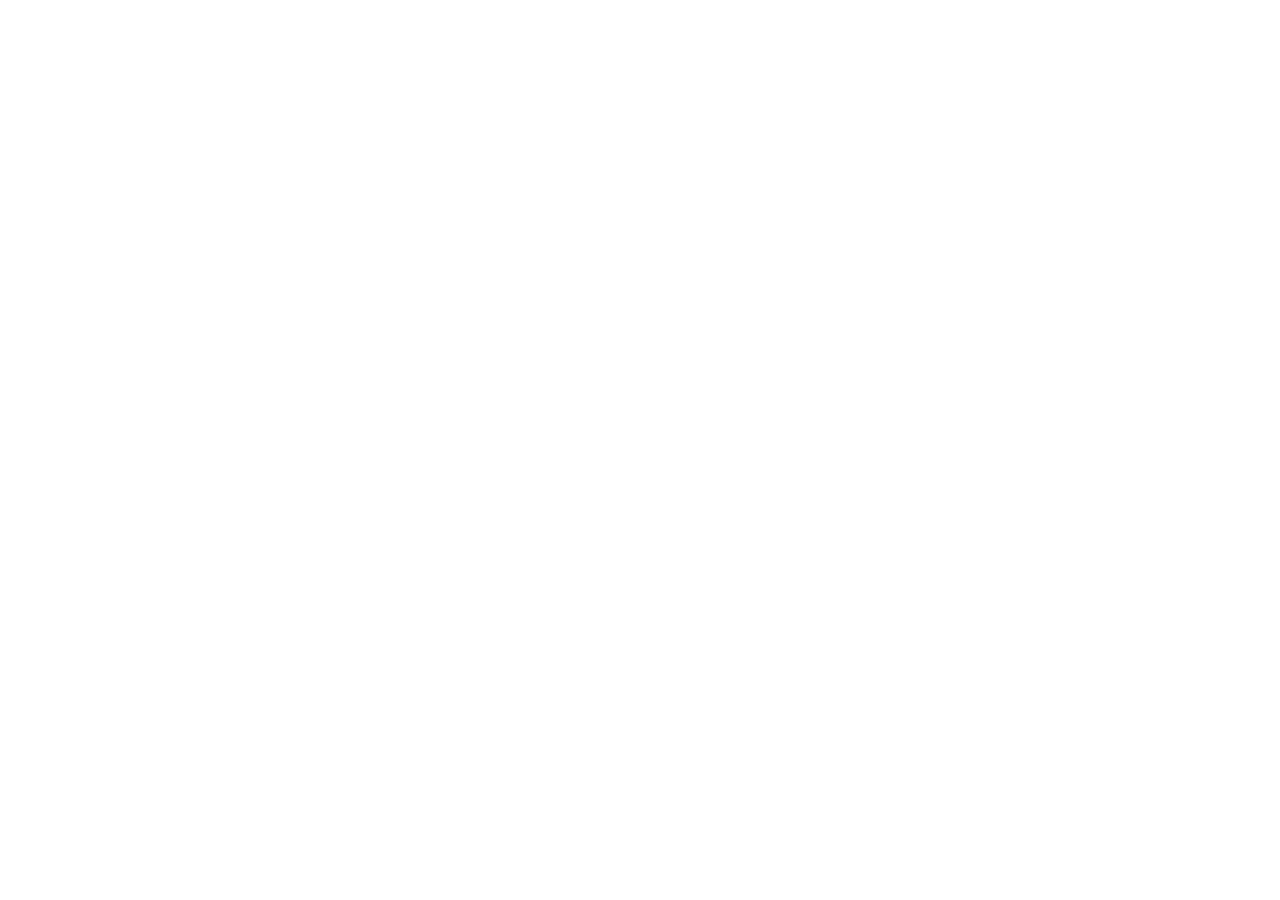
==== index.html @ 0decb5a1 "Start repository" ====
<!doctype html>
<html lang="pt-BR">
  <head>
    <meta charset="UTF-8" />
    <link rel="icon" type="image/svg+xml" href="/vite.svg" />
    <meta name="viewport" content="width=device-width, initial-scale=1.0" />
    <title>Beenk - Desenvolvimento de Software de Ponta</title>
    <meta name="description" content="A Beenk é uma empresa de desenvolvimento de software de ponta que transforma ideias em realidade digital usando as mais recentes tecnologias.">
  </head>
  <body>
    <div id="root"></div>
    <script type="module" src="/src/main.tsx"></script>
  </body>
</html>
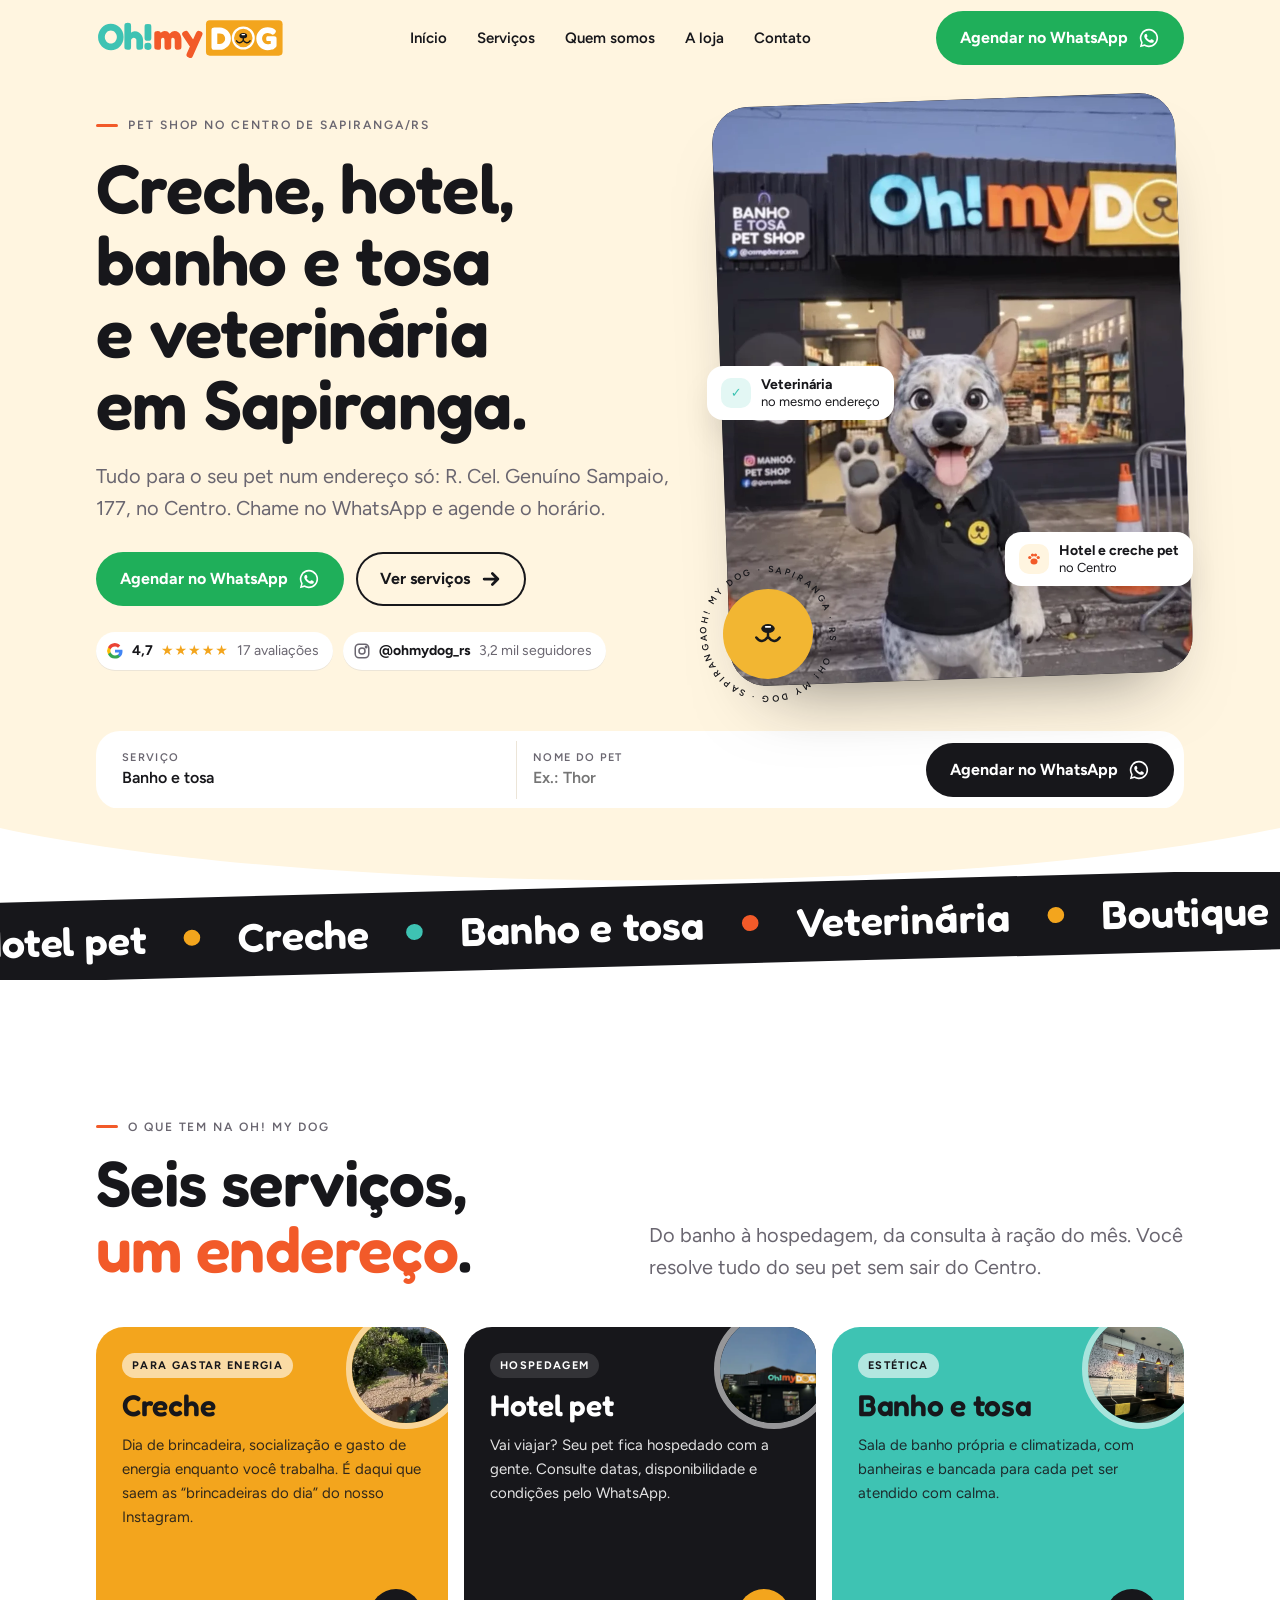
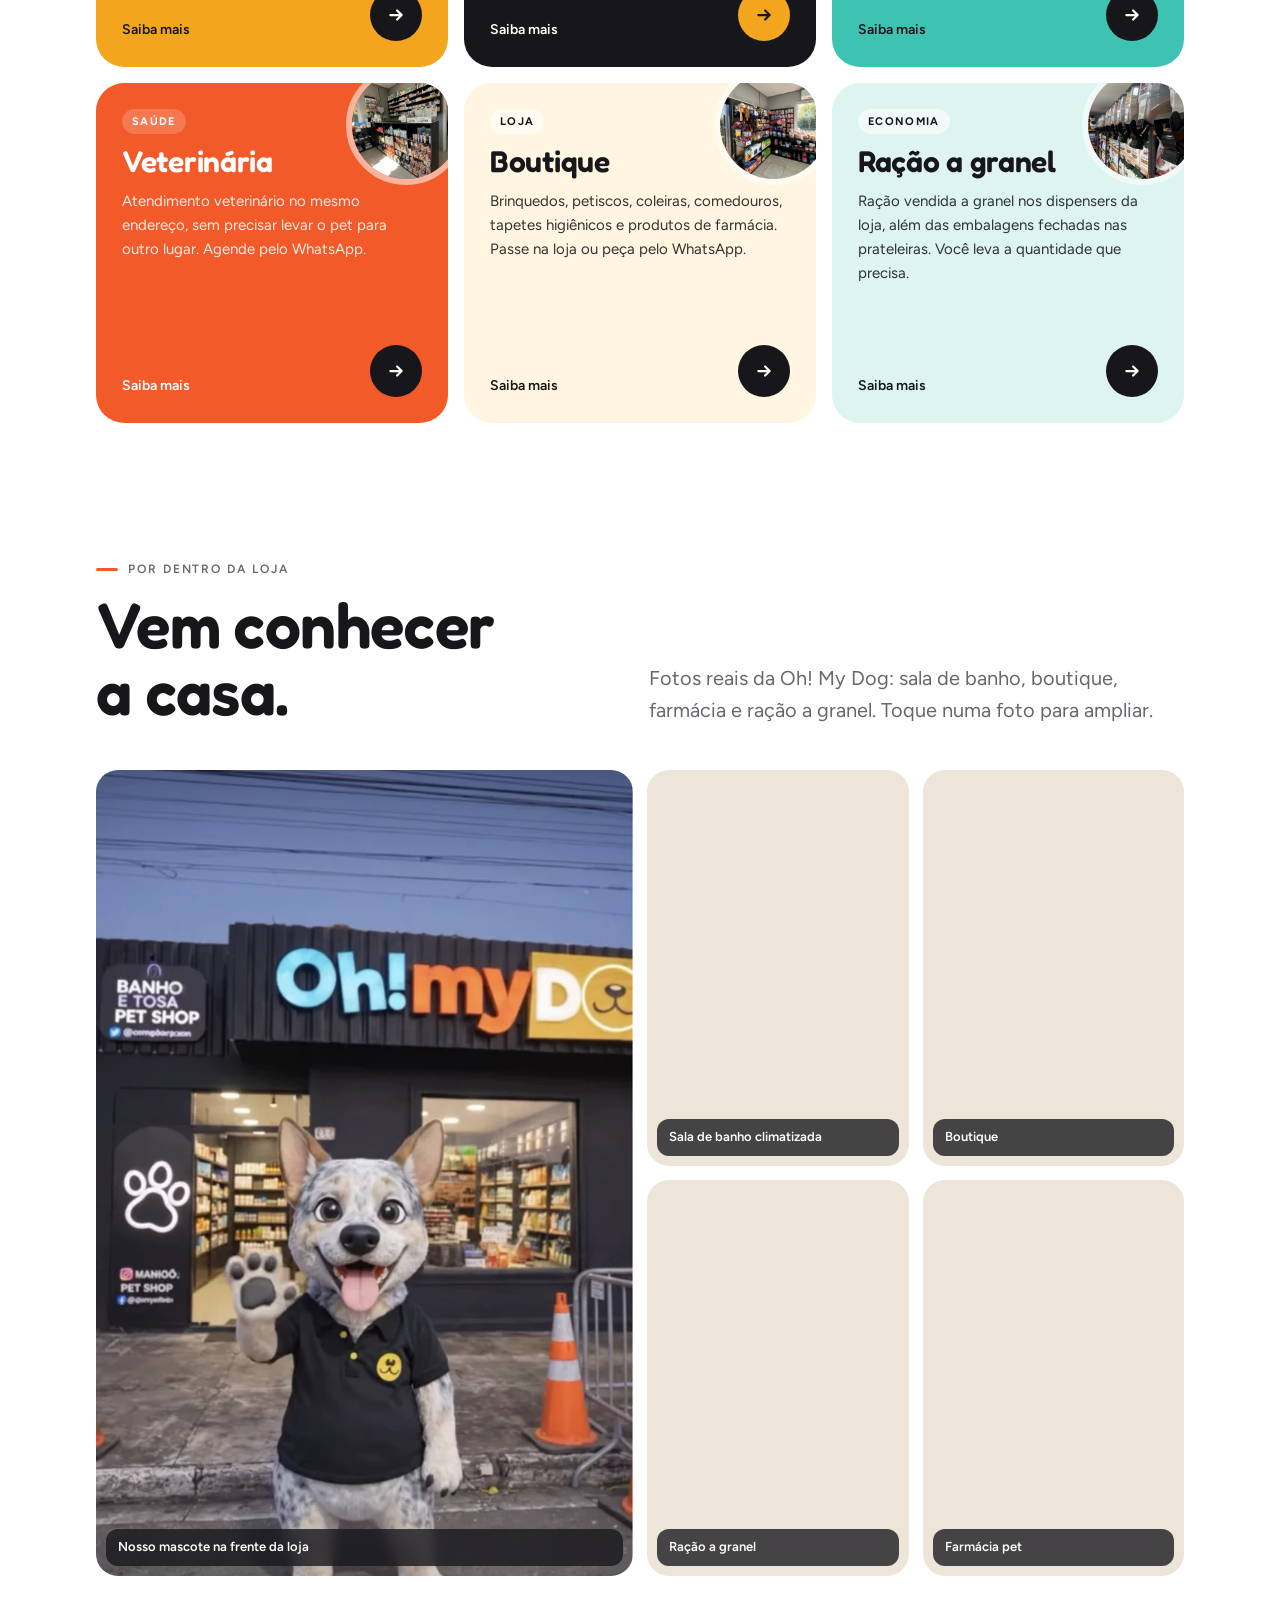
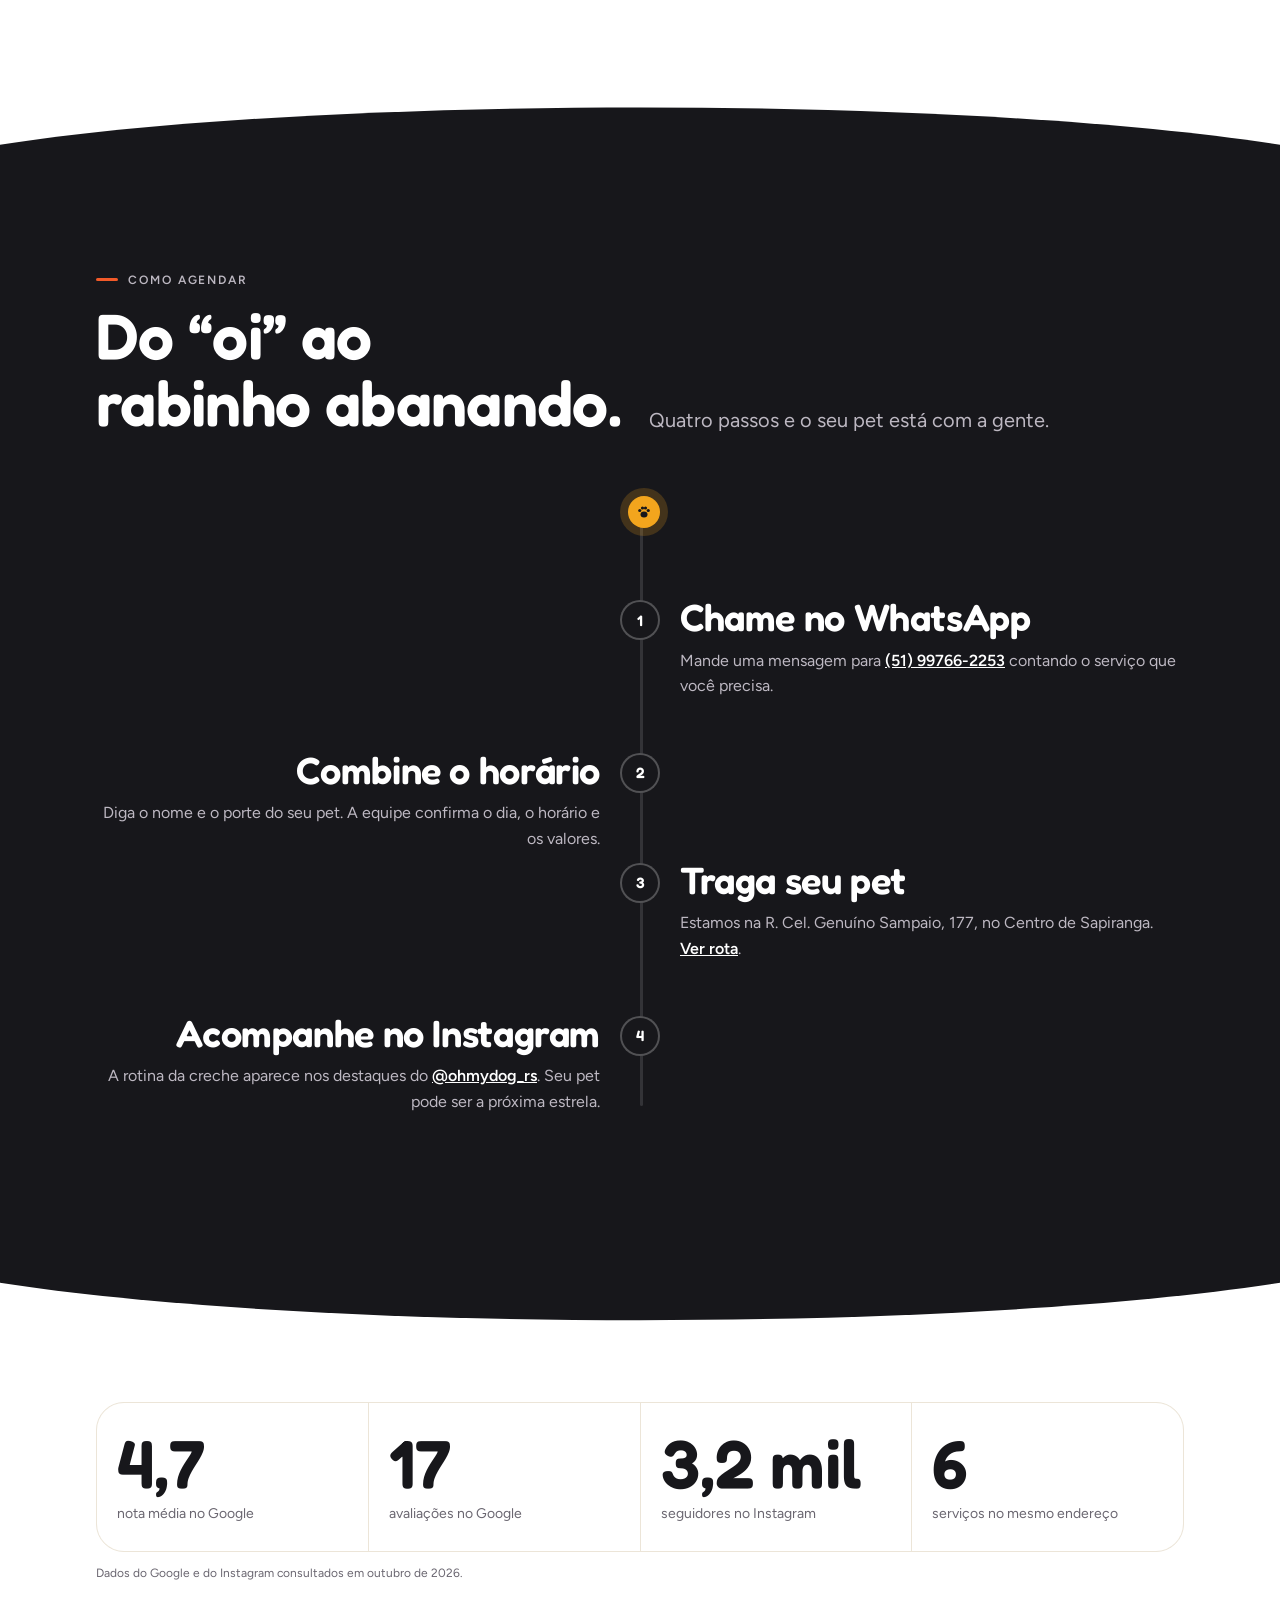
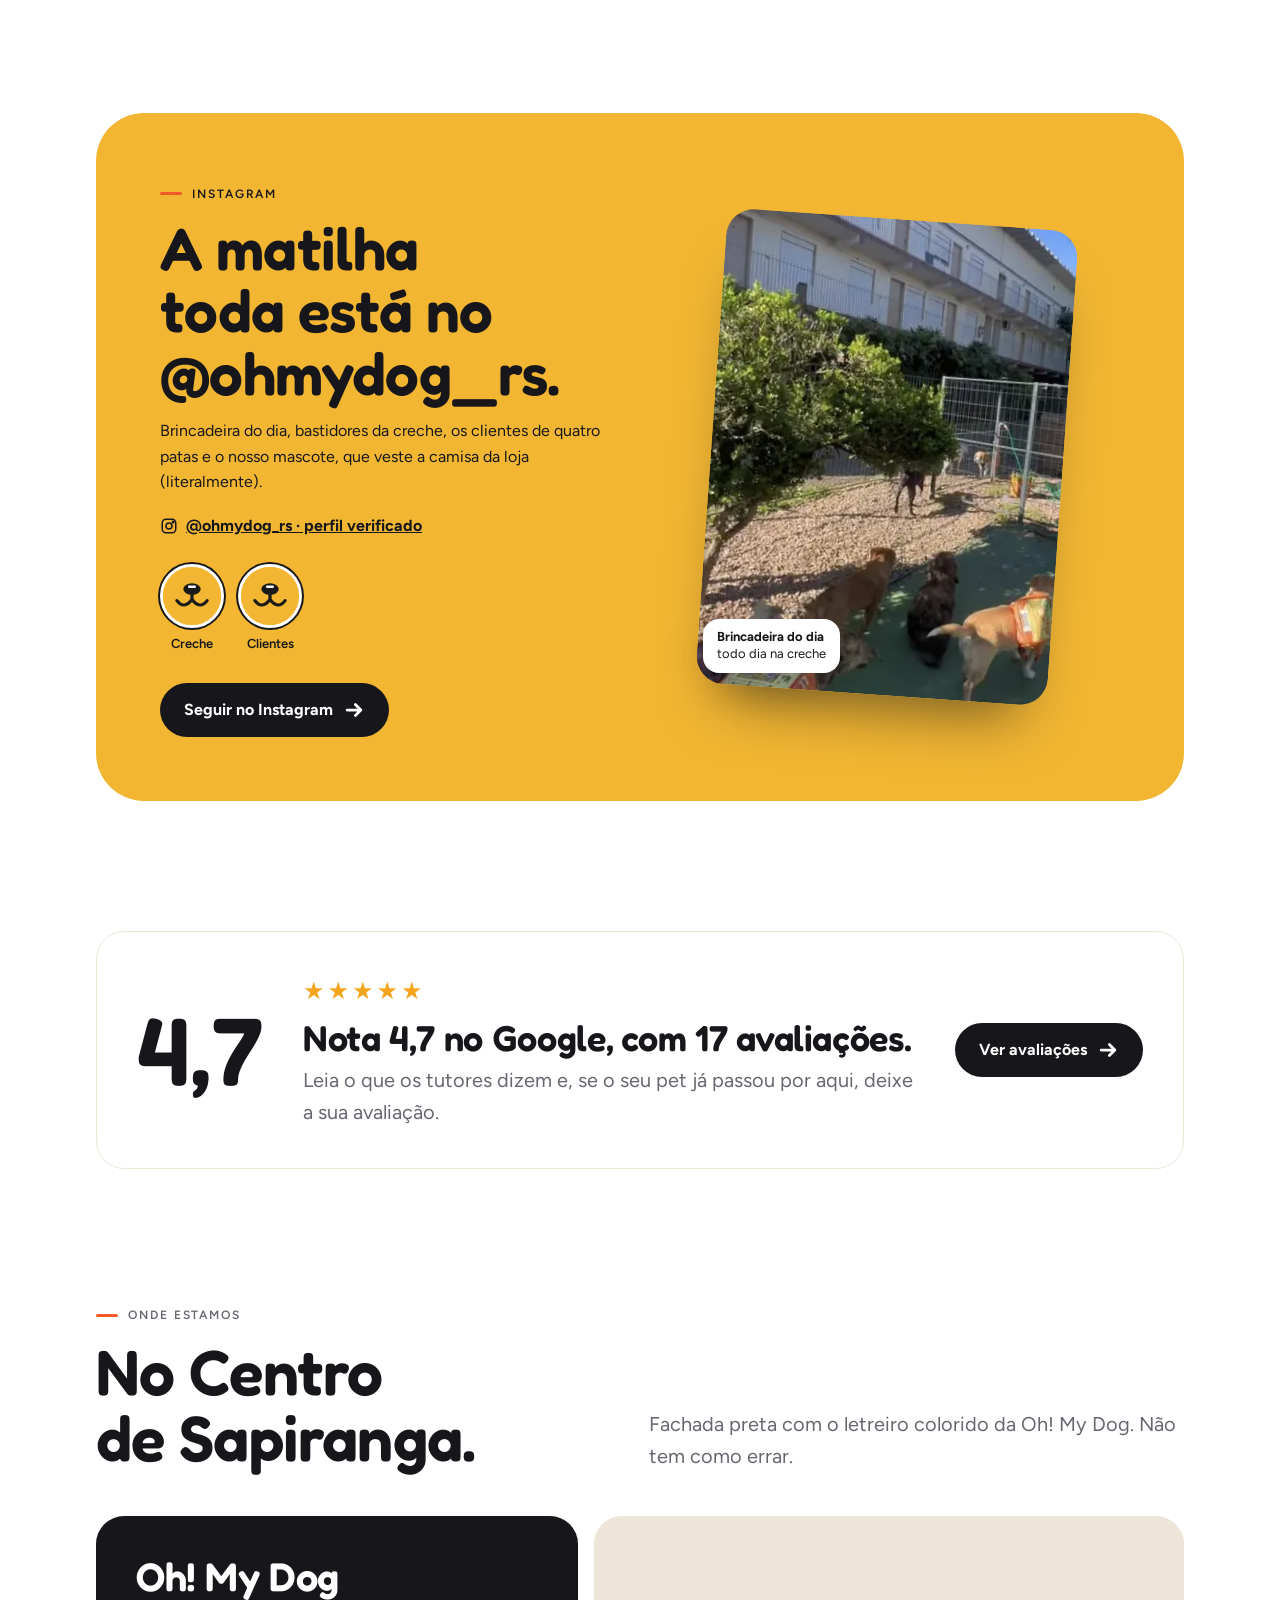
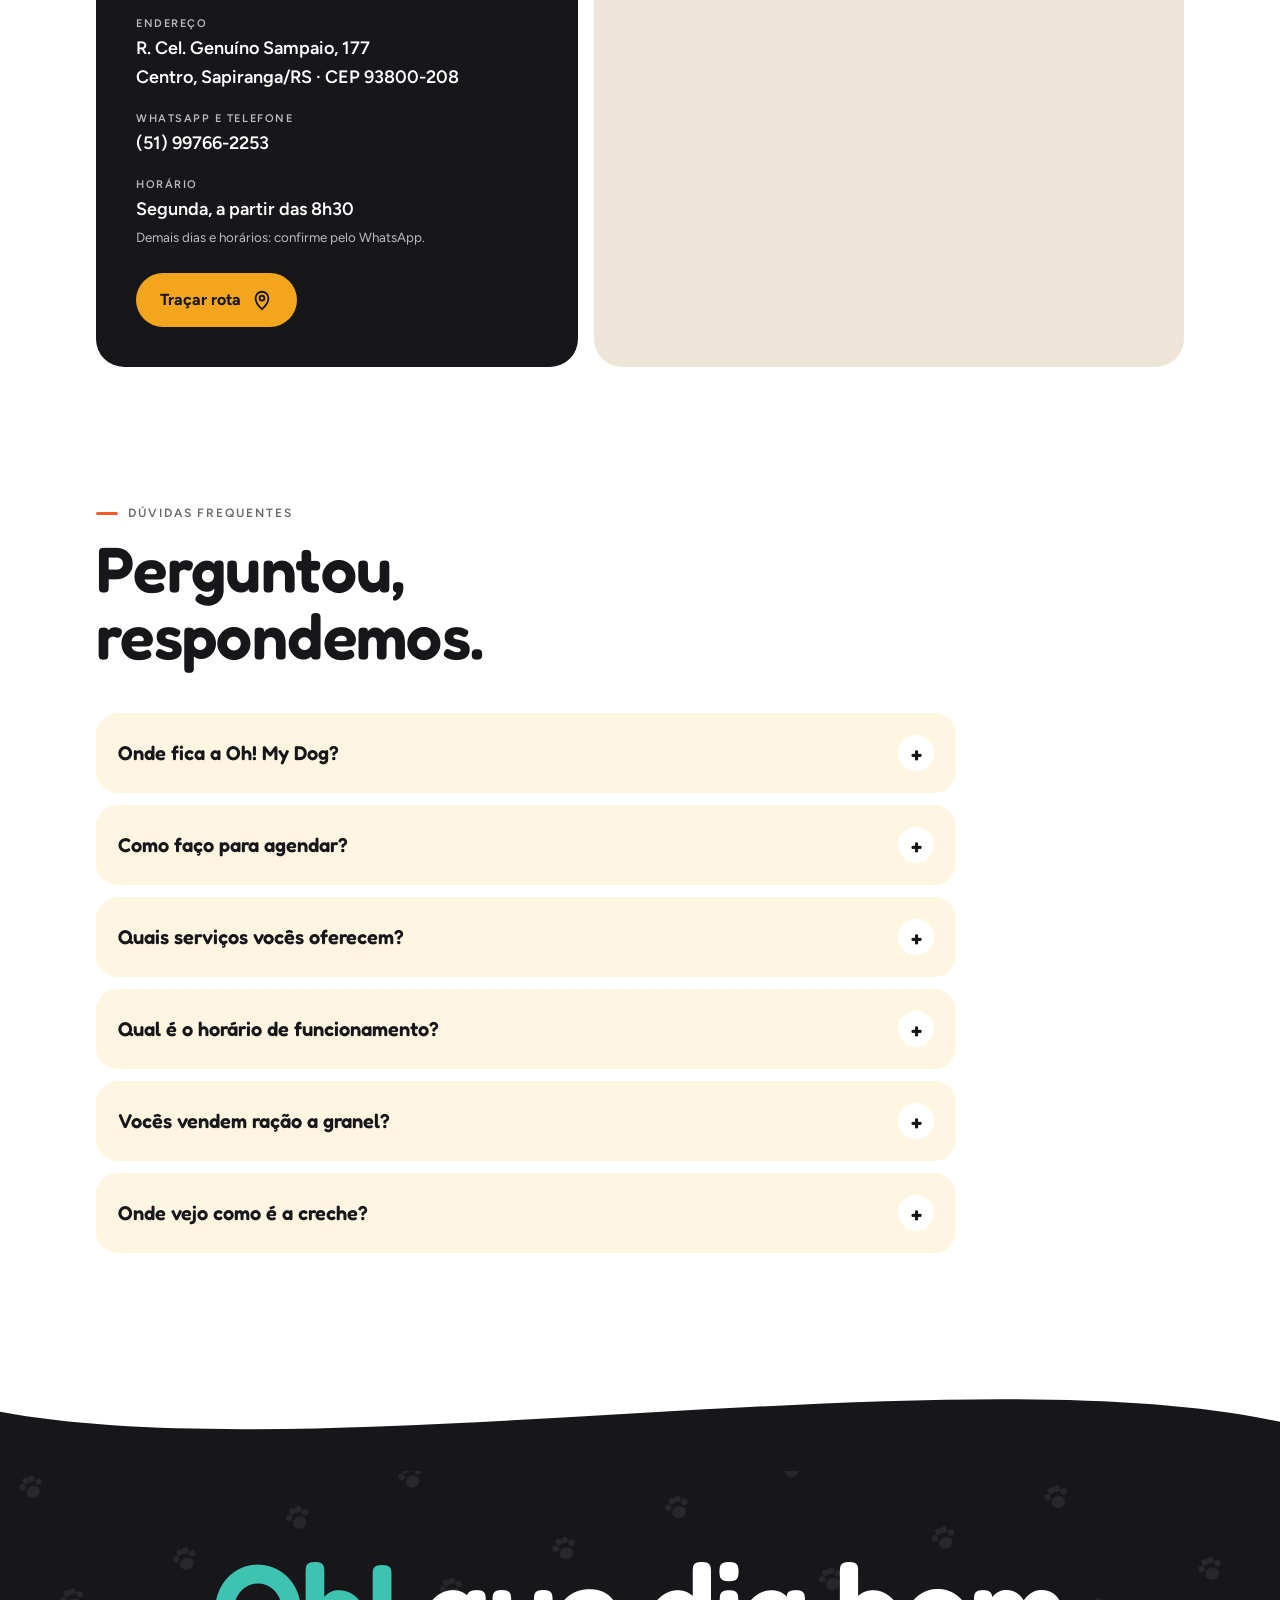
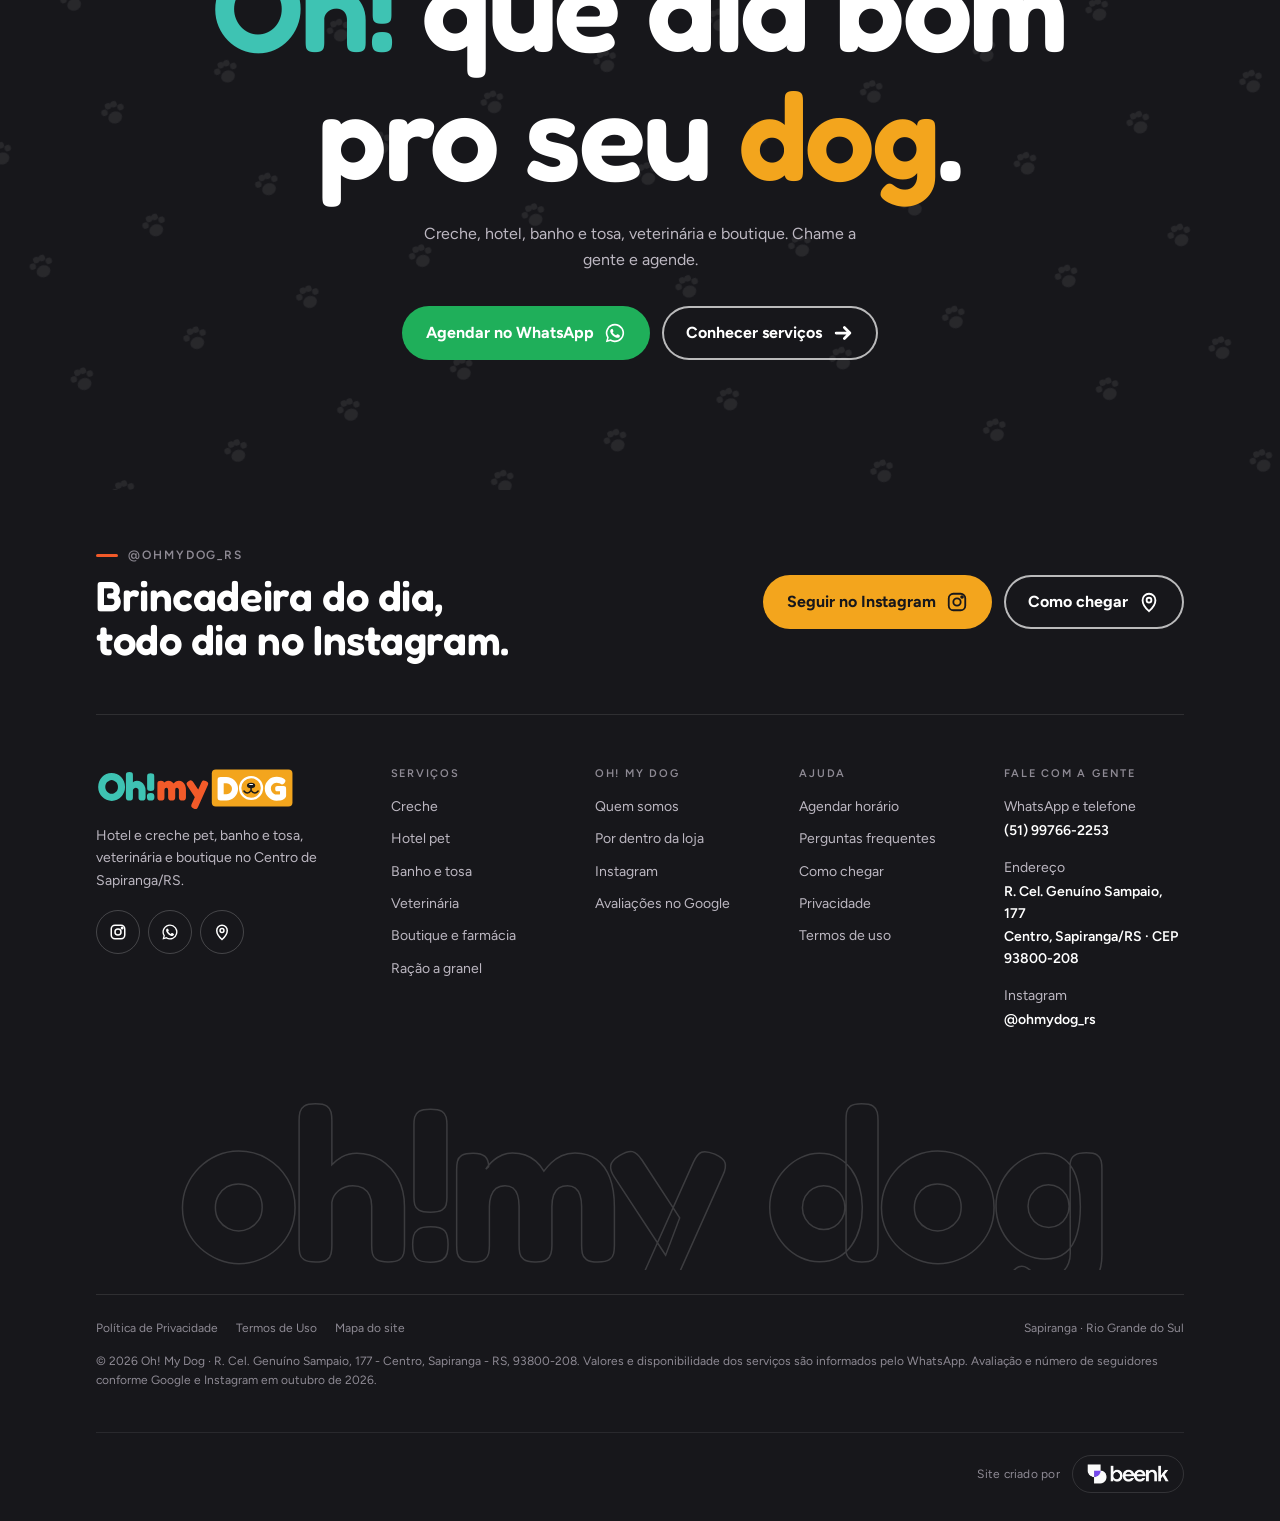
==== commit 648a7892: "Site Oh! My Dog Sapiranga Co-Authored-By: Claude Opus 5.5 <noreply@anthropic.com> Claude-Session: ht" ====
--- a/index.html
+++ b/index.html
@@ -1,14 +1,186 @@
 <!doctype html>
 <html lang="pt-BR">
-  <head>
-    <meta charset="UTF-8" />
-    <link rel="icon" type="image/svg+xml" href="/vite.svg" />
-    <meta name="viewport" content="width=device-width, initial-scale=1.0" />
-    <title>Beenk - Desenvolvimento de Software de Ponta</title>
-    <meta name="description" content="A Beenk é uma empresa de desenvolvimento de software de ponta que transforma ideias em realidade digital usando as mais recentes tecnologias.">
-  </head>
-  <body>
-    <div id="root"></div>
-    <script type="module" src="/src/main.tsx"></script>
-  </body>
+<head>
+<meta charset="utf-8">
+<meta name="viewport" content="width=device-width, initial-scale=1, viewport-fit=cover">
+<title>Oh! My Dog Sapiranga | Pet shop, creche, hotel, banho e tosa e veterinária</title>
+<meta name="description" content="Pet shop no Centro de Sapiranga/RS com hotel e creche pet, banho e tosa, veterinária, boutique e ração a granel. Agende pelo WhatsApp (51) 99766-2253.">
+<link rel="canonical" href="https://ohmydog.vercel.app/">
+<meta name="robots" content="index, follow, max-image-preview:large">
+<meta name="theme-color" content="#17171B">
+<meta name="author" content="Beenk — beenk.com.br">
+<meta name="geo.region" content="BR-RS">
+<meta name="geo.placename" content="Sapiranga">
+<meta property="og:type" content="website">
+<meta property="og:locale" content="pt_BR">
+<meta property="og:site_name" content="Oh! My Dog">
+<meta property="og:title" content="Oh! My Dog Sapiranga | Pet shop, creche, hotel, banho e tosa e veterinária">
+<meta property="og:description" content="Pet shop no Centro de Sapiranga/RS com hotel e creche pet, banho e tosa, veterinária, boutique e ração a granel. Agende pelo WhatsApp (51) 99766-2253.">
+<meta property="og:url" content="https://ohmydog.vercel.app/">
+<meta property="og:image" content="https://ohmydog.vercel.app/img/og-oh-my-dog-sapiranga.jpg">
+<meta property="og:image:width" content="1200">
+<meta property="og:image:height" content="630">
+<meta property="og:image:alt" content="Mascote da Oh! My Dog acenando em frente à loja em Sapiranga">
+<meta name="twitter:card" content="summary_large_image">
+<meta name="twitter:title" content="Oh! My Dog Sapiranga | Pet shop, creche, hotel, banho e tosa e veterinária">
+<meta name="twitter:description" content="Pet shop no Centro de Sapiranga/RS com hotel e creche pet, banho e tosa, veterinária, boutique e ração a granel. Agende pelo WhatsApp (51) 99766-2253.">
+<meta name="twitter:image" content="https://ohmydog.vercel.app/img/og-oh-my-dog-sapiranga.jpg">
+<link rel="icon" href="/favicon.ico" sizes="any">
+<link rel="icon" href="/img/icon.svg" type="image/svg+xml">
+<link rel="apple-touch-icon" href="/apple-touch-icon.png">
+<link rel="manifest" href="/site.webmanifest">
+<link rel="preconnect" href="https://fonts.googleapis.com">
+<link rel="preconnect" href="https://fonts.gstatic.com" crossorigin>
+<link rel="stylesheet" href="https://fonts.googleapis.com/css2?family=Figtree:wght@400;500;600;700&family=Fredoka:wght@500;600&display=swap">
+<link rel="stylesheet" href="/assets/style.css?v=2">
+<script type="application/ld+json">[{"@context": "https://schema.org", "@type": "PetStore", "@id": "https://ohmydog.vercel.app/#negocio", "name": "Oh! My Dog", "alternateName": "Oh My Dog Sapiranga", "description": "Pet shop em Sapiranga/RS com hotel e creche pet, banho e tosa, veterinária, boutique e ração a granel.", "url": "https://ohmydog.vercel.app/", "logo": "https://ohmydog.vercel.app/img/icon-512.png", "image": ["https://ohmydog.vercel.app/img/og-oh-my-dog-sapiranga.jpg", "https://ohmydog.vercel.app/img/boutique.webp", "https://ohmydog.vercel.app/img/banho.webp"], "telephone": "+5551997662253", "address": {"@type": "PostalAddress", "streetAddress": "R. Cel. Genuíno Sampaio, 177 - Centro", "addressLocality": "Sapiranga", "addressRegion": "RS", "postalCode": "93800-208", "addressCountry": "BR"}, "hasMap": "https://www.google.com/maps/search/?api=1&query=Oh%21%20My%20Dog%2C%20R.%20Cel.%20Genu%C3%ADno%20Sampaio%2C%20177%20-%20Centro%2C%20Sapiranga%20-%20RS%2C%2093800-208", "areaServed": {"@type": "City", "name": "Sapiranga"}, "sameAs": ["https://www.instagram.com/ohmydog_rs/"], "contactPoint": {"@type": "ContactPoint", "telephone": "+5551997662253", "contactType": "customer service", "availableLanguage": "Portuguese"}, "makesOffer": [{"@type": "Offer", "itemOffered": {"@type": "Service", "name": "Creche para cães"}}, {"@type": "Offer", "itemOffered": {"@type": "Service", "name": "Hotel para pets"}}, {"@type": "Offer", "itemOffered": {"@type": "Service", "name": "Banho e tosa"}}, {"@type": "Offer", "itemOffered": {"@type": "Service", "name": "Atendimento veterinário"}}, {"@type": "Offer", "itemOffered": {"@type": "Service", "name": "Boutique e farmácia pet"}}, {"@type": "Offer", "itemOffered": {"@type": "Service", "name": "Ração a granel"}}]}, {"@context": "https://schema.org", "@type": "FAQPage", "mainEntity": [{"@type": "Question", "name": "Onde fica a Oh! My Dog?", "acceptedAnswer": {"@type": "Answer", "text": "Na R. Cel. Genuíno Sampaio, 177, no Centro de Sapiranga/RS (CEP 93800-208). Abrir rota no Google Maps."}}, {"@type": "Question", "name": "Como faço para agendar?", "acceptedAnswer": {"@type": "Answer", "text": "Pelo WhatsApp (51) 99766-2253. Conte qual serviço você quer, o nome e o porte do seu pet, e a gente combina o horário."}}, {"@type": "Question", "name": "Quais serviços vocês oferecem?", "acceptedAnswer": {"@type": "Answer", "text": "Hotel e creche pet, banho e tosa, atendimento veterinário, boutique com farmácia pet e ração a granel, tudo no mesmo endereço."}}, {"@type": "Question", "name": "Qual é o horário de funcionamento?", "acceptedAnswer": {"@type": "Answer", "text": "Abrimos às segundas a partir das 8h30. Para confirmar o horário de outros dias, chame no WhatsApp (51) 99766-2253."}}, {"@type": "Question", "name": "Vocês vendem ração a granel?", "acceptedAnswer": {"@type": "Answer", "text": "Sim. A loja tem dispensers de ração a granel e também embalagens fechadas de várias marcas. Consulte marcas e valores pelo WhatsApp."}}, {"@type": "Question", "name": "Onde vejo como é a creche?", "acceptedAnswer": {"@type": "Answer", "text": "No nosso Instagram @ohmydog_rs. Os destaques “Creche” e “Clientes” mostram o dia a dia dos pets."}}]}]</script>
+</head>
+<body>
+<a class="skip" href="#conteudo">Pular para o conteúdo</a>
+<div id="progress" aria-hidden="true"></div>
+<header class="hdr" id="hdr"><div class="wrap bar">
+<a href="/" class="brand" aria-label="Oh! My Dog, página inicial"><img src="/img/logo.svg" alt="Oh! My Dog" width="210" height="45"></a>
+<nav class="nav" aria-label="Principal"><a href="/" aria-current="page">Início</a><a href="/servicos">Serviços</a><a href="/sobre">Quem somos</a><a href="/#por-dentro">A loja</a><a href="/contato">Contato</a></nav>
+<a href="https://wa.me/5551997662253?text=Ol%C3%A1%2C%20Oh%21%20My%20Dog%21%20Vim%20pelo%20site%20e%20quero%20agendar%20um%20hor%C3%A1rio%20para%20o%20meu%20pet." target="_blank" rel="noopener" class="btn wa hdr-cta"><span>Agendar no WhatsApp</span><span class="ico"><svg viewBox="0 0 24 24" aria-hidden="true" fill="currentColor"><path d="M12 2a10 10 0 0 0-8.6 15.1L2 22l5-1.3A10 10 0 1 0 12 2zm0 18.2c-1.5 0-3-.4-4.3-1.2l-.3-.2-3 .8.8-2.9-.2-.3A8.2 8.2 0 1 1 12 20.2zm4.5-6.1c-.2-.1-1.5-.7-1.7-.8-.2-.1-.4-.1-.6.1l-.8 1c-.1.2-.3.2-.5.1a6.7 6.7 0 0 1-3.3-2.9c-.3-.4.2-.4.7-1.4.1-.2 0-.3 0-.5l-.8-1.8c-.2-.5-.4-.4-.6-.4h-.5c-.2 0-.5.1-.7.3-.2.3-.9.9-.9 2.2s.9 2.5 1.1 2.7c.1.2 1.8 2.8 4.4 3.9 1.6.7 2.3.8 3.1.6.5-.1 1.5-.6 1.7-1.2.2-.6.2-1.1.2-1.2-.1-.1-.3-.2-.5-.3z"/></svg></span></a>
+<button class="burger" id="burger" aria-label="Abrir menu" aria-expanded="false" aria-controls="menu"><span></span><span></span><span></span></button>
+</div></header>
+<div class="menu" id="menu" aria-label="Menu">
+<img class="face" src="/img/icon.svg" alt="" aria-hidden="true">
+<div class="top"><a href="/" aria-label="Oh! My Dog, página inicial"><img src="/img/logo.svg" alt="Oh! My Dog" width="168" height="36"></a></div>
+<nav aria-label="Menu principal"><a href="/" aria-current="page">Início <small>Home</small></a><a href="/servicos">Serviços <small>6 serviços</small></a><a href="/sobre">Quem somos <small>Sapiranga/RS</small></a><a href="/#por-dentro">A loja <small>Fotos</small></a><a href="/contato">Contato <small>WhatsApp</small></a></nav>
+<div class="foot">
+<a href="https://wa.me/5551997662253?text=Ol%C3%A1%2C%20Oh%21%20My%20Dog%21%20Vim%20pelo%20site%20e%20quero%20agendar%20um%20hor%C3%A1rio%20para%20o%20meu%20pet." target="_blank" rel="noopener" class="btn wa"><span>Agendar no WhatsApp</span><span class="ico"><svg viewBox="0 0 24 24" aria-hidden="true" fill="currentColor"><path d="M12 2a10 10 0 0 0-8.6 15.1L2 22l5-1.3A10 10 0 1 0 12 2zm0 18.2c-1.5 0-3-.4-4.3-1.2l-.3-.2-3 .8.8-2.9-.2-.3A8.2 8.2 0 1 1 12 20.2zm4.5-6.1c-.2-.1-1.5-.7-1.7-.8-.2-.1-.4-.1-.6.1l-.8 1c-.1.2-.3.2-.5.1a6.7 6.7 0 0 1-3.3-2.9c-.3-.4.2-.4.7-1.4.1-.2 0-.3 0-.5l-.8-1.8c-.2-.5-.4-.4-.6-.4h-.5c-.2 0-.5.1-.7.3-.2.3-.9.9-.9 2.2s.9 2.5 1.1 2.7c.1.2 1.8 2.8 4.4 3.9 1.6.7 2.3.8 3.1.6.5-.1 1.5-.6 1.7-1.2.2-.6.2-1.1.2-1.2-.1-.1-.3-.2-.5-.3z"/></svg></span></a>
+<div class="meta"><a href="tel:+5551997662253">(51) 99766-2253</a><a href="https://www.google.com/maps/search/?api=1&query=Oh%21%20My%20Dog%2C%20R.%20Cel.%20Genu%C3%ADno%20Sampaio%2C%20177%20-%20Centro%2C%20Sapiranga%20-%20RS%2C%2093800-208" target="_blank" rel="noopener">R. Cel. Genuíno Sampaio, 177 · Centro</a></div>
+</div>
+</div>
+<main id="conteudo">
+
+<section class="hero"><div class="wrap"><div class="grid"><div>
+<span class="eyebrow">Pet shop no Centro de Sapiranga/RS</span>
+<h1>Creche, hotel, banho e tosa e veterinária em <span class="u">Sapiranga<svg viewBox="0 0 300 30" preserveAspectRatio="none" aria-hidden="true"><path d="M5 20 Q 150 2 295 18"/></svg></span>.</h1>
+<p class="lead">Tudo para o seu pet num endereço só: R. Cel. Genuíno Sampaio, 177, no Centro. Chame no WhatsApp e agende o horário.</p>
+<div class="ctas"><a href="https://wa.me/5551997662253?text=Ol%C3%A1%2C%20Oh%21%20My%20Dog%21%20Vim%20pelo%20site%20e%20quero%20agendar%20um%20hor%C3%A1rio%20para%20o%20meu%20pet." target="_blank" rel="noopener" class="btn wa"><span>Agendar no WhatsApp</span><span class="ico"><svg viewBox="0 0 24 24" aria-hidden="true" fill="currentColor"><path d="M12 2a10 10 0 0 0-8.6 15.1L2 22l5-1.3A10 10 0 1 0 12 2zm0 18.2c-1.5 0-3-.4-4.3-1.2l-.3-.2-3 .8.8-2.9-.2-.3A8.2 8.2 0 1 1 12 20.2zm4.5-6.1c-.2-.1-1.5-.7-1.7-.8-.2-.1-.4-.1-.6.1l-.8 1c-.1.2-.3.2-.5.1a6.7 6.7 0 0 1-3.3-2.9c-.3-.4.2-.4.7-1.4.1-.2 0-.3 0-.5l-.8-1.8c-.2-.5-.4-.4-.6-.4h-.5c-.2 0-.5.1-.7.3-.2.3-.9.9-.9 2.2s.9 2.5 1.1 2.7c.1.2 1.8 2.8 4.4 3.9 1.6.7 2.3.8 3.1.6.5-.1 1.5-.6 1.7-1.2.2-.6.2-1.1.2-1.2-.1-.1-.3-.2-.5-.3z"/></svg></span></a><a href="/servicos" class="btn ghost"><span>Ver serviços</span><span class="ico"><svg viewBox="0 0 16 16" aria-hidden="true"><path d="M3 8h10M9 4l4 4-4 4" fill="none" stroke="currentColor" stroke-width="2" stroke-linecap="round" stroke-linejoin="round"/></svg></span></a></div>
+<div class="trust">
+<a class="pill" href="https://www.google.com/maps/search/?api=1&query=Oh%21%20My%20Dog%2C%20R.%20Cel.%20Genu%C3%ADno%20Sampaio%2C%20177%20-%20Centro%2C%20Sapiranga%20-%20RS%2C%2093800-208" target="_blank" rel="noopener"><svg viewBox="0 0 24 24" aria-hidden="true"><path fill="#4285F4" d="M22 12.2c0-.7-.1-1.4-.2-2H12v3.9h5.6a4.8 4.8 0 0 1-2.1 3.1v2.6h3.4c2-1.8 3.1-4.5 3.1-7.6z"/><path fill="#34A853" d="M12 22c2.8 0 5.2-.9 6.9-2.5l-3.4-2.6c-.9.6-2.1 1-3.5 1-2.7 0-5-1.8-5.8-4.3H2.7v2.7A10 10 0 0 0 12 22z"/><path fill="#FBBC05" d="M6.2 13.6a6 6 0 0 1 0-3.8V7.1H2.7a10 10 0 0 0 0 9.2z"/><path fill="#EA4335" d="M12 5.9c1.5 0 2.9.5 4 1.6l3-3A10 10 0 0 0 2.7 7.1l3.5 2.7C7 7.6 9.3 5.9 12 5.9z"/></svg><b>4,7</b><span class="stars" aria-hidden="true">★★★★★</span><span>17 avaliações</span></a>
+<a class="pill" href="https://www.instagram.com/ohmydog_rs/" target="_blank" rel="noopener"><svg viewBox="0 0 24 24" aria-hidden="true" fill="none" stroke="currentColor" stroke-width="2"><rect x="3" y="3" width="18" height="18" rx="5"/><circle cx="12" cy="12" r="4"/><circle cx="17.5" cy="6.5" r="1" fill="currentColor"/></svg><b>@ohmydog_rs</b><span>3,2 mil seguidores</span></a>
+</div>
+</div>
+<div class="stage">
+<div class="disc" aria-hidden="true"></div>
+<div class="frame"><img src="/img/mascote.webp" srcset="/img/mascote-720.webp 720w, /img/mascote.webp 1290w" sizes="(min-width:1040px) 520px, 92vw" alt="Mascote da Oh! My Dog, um cachorrinho de camiseta preta, acenando na frente da loja em Sapiranga" width="1290" height="1937" fetchpriority="high"></div>
+<svg class="ring" viewBox="0 0 200 200" aria-hidden="true"><circle class="c" cx="100" cy="100" r="60"/><defs><path id="circ" d="M100,100 m-82,0 a82,82 0 1,1 164,0 a82,82 0 1,1 -164,0"/></defs><text><textPath href="#circ">OH! MY DOG · SAPIRANGA · RS · OH! MY DOG · SAPIRANGA · RS · </textPath></text><g transform="translate(70 70) scale(.6)"><ellipse cx="50" cy="38" rx="15" ry="10" fill="#1A1A1A"/><rect x="43" y="32" width="14" height="4" rx="2" fill="#fff"/><path d="M50 47v9M24 58q12 16 26-2q14 18 26 2" fill="none" stroke="#1A1A1A" stroke-width="5.5" stroke-linecap="round"/></g></svg>
+<div class="chip c1"><span class="dot" style="background:var(--tint)"><svg width="16" height="16" style="color:var(--coral)" viewBox="0 0 32 32" aria-hidden="true" fill="currentColor"><ellipse cx="16" cy="21" rx="7" ry="6"/><circle cx="7.5" cy="13" r="3.2"/><circle cx="13" cy="8" r="3.2"/><circle cx="19" cy="8" r="3.2"/><circle cx="24.5" cy="13" r="3.2"/></svg></span><span><b>Hotel e creche pet</b>no Centro</span></div>
+<div class="chip c2"><span class="dot" style="background:#E3F7F4;color:var(--teal)">✓</span><span><b>Veterinária</b>no mesmo endereço</span></div>
+</div>
+</div>
+<form class="booker" id="booker" data-r aria-label="Agendamento rápido pelo WhatsApp">
+<label for="b-svc"><span>Serviço</span><select id="b-svc"><option>Banho e tosa</option><option>Creche</option><option>Hotel</option><option>Consulta veterinária</option></select></label>
+<label for="b-pet"><span>Nome do pet</span><input id="b-pet" placeholder="Ex.: Thor" autocomplete="off"></label>
+<button class="btn" type="submit"><span>Agendar no WhatsApp</span><span class="ico"><svg viewBox="0 0 24 24" aria-hidden="true" fill="currentColor"><path d="M12 2a10 10 0 0 0-8.6 15.1L2 22l5-1.3A10 10 0 1 0 12 2zm0 18.2c-1.5 0-3-.4-4.3-1.2l-.3-.2-3 .8.8-2.9-.2-.3A8.2 8.2 0 1 1 12 20.2zm4.5-6.1c-.2-.1-1.5-.7-1.7-.8-.2-.1-.4-.1-.6.1l-.8 1c-.1.2-.3.2-.5.1a6.7 6.7 0 0 1-3.3-2.9c-.3-.4.2-.4.7-1.4.1-.2 0-.3 0-.5l-.8-1.8c-.2-.5-.4-.4-.6-.4h-.5c-.2 0-.5.1-.7.3-.2.3-.9.9-.9 2.2s.9 2.5 1.1 2.7c.1.2 1.8 2.8 4.4 3.9 1.6.7 2.3.8 3.1.6.5-.1 1.5-.6 1.7-1.2.2-.6.2-1.1.2-1.2-.1-.1-.3-.2-.5-.3z"/></svg></span></button>
+</form>
+</div>
+<svg class="tail" viewBox="0 0 1440 90" preserveAspectRatio="none" aria-hidden="true" style="background:#fff"><path d="M0 0h1440v20C1080 90 360 90 0 20z" fill="#FFF5E0"/></svg>
+</section>
+<div class="marquee-clip" aria-hidden="true"><div class="marquee"><div class="track"><span>Hotel pet</span><span>Creche</span><span>Banho e tosa</span><span>Veterinária</span><span>Boutique</span><span>Ração a granel</span><span>Farmácia pet</span><span>Hotel pet</span><span>Creche</span><span>Banho e tosa</span><span>Veterinária</span><span>Boutique</span><span>Ração a granel</span><span>Farmácia pet</span></div></div></div>
+
+<section class="sec" id="servicos"><div class="wrap">
+<div class="sec-head" data-r><div><span class="eyebrow">O que tem na Oh! My Dog</span><h2 class="h2" style="margin-top:14px">Seis serviços, <span class="hl-coral">um endereço</span>.</h2></div><p class="lead">Do banho à hospedagem, da consulta à ração do mês. Você resolve tudo do seu pet sem sair do Centro.</p></div>
+<div class="svc-rail"><a href="/servicos#creche" class="svc s-amber"><img class="thumb" src="/img/creche.webp" alt="" width="120" height="120" loading="lazy"><span class="tag">Para gastar energia</span><h3>Creche</h3><p>Dia de brincadeira, socialização e gasto de energia enquanto você trabalha. É daqui que saem as “brincadeiras do dia” do nosso Instagram.</p><div class="foot"><span>Saiba mais</span><span class="go"><svg viewBox="0 0 16 16" aria-hidden="true"><path d="M3 8h10M9 4l4 4-4 4" fill="none" stroke="currentColor" stroke-width="2" stroke-linecap="round" stroke-linejoin="round"/></svg></span></div></a><a href="/servicos#hotel" class="svc s-ink"><img class="thumb" src="/img/fachada-noite.webp" alt="" width="120" height="120" loading="lazy"><span class="tag">Hospedagem</span><h3>Hotel pet</h3><p>Vai viajar? Seu pet fica hospedado com a gente. Consulte datas, disponibilidade e condições pelo WhatsApp.</p><div class="foot"><span>Saiba mais</span><span class="go"><svg viewBox="0 0 16 16" aria-hidden="true"><path d="M3 8h10M9 4l4 4-4 4" fill="none" stroke="currentColor" stroke-width="2" stroke-linecap="round" stroke-linejoin="round"/></svg></span></div></a><a href="/servicos#banho-e-tosa" class="svc s-teal"><img class="thumb" src="/img/banho.webp" alt="" width="120" height="120" loading="lazy"><span class="tag">Estética</span><h3>Banho e tosa</h3><p>Sala de banho própria e climatizada, com banheiras e bancada para cada pet ser atendido com calma.</p><div class="foot"><span>Saiba mais</span><span class="go"><svg viewBox="0 0 16 16" aria-hidden="true"><path d="M3 8h10M9 4l4 4-4 4" fill="none" stroke="currentColor" stroke-width="2" stroke-linecap="round" stroke-linejoin="round"/></svg></span></div></a><a href="/servicos#veterinaria" class="svc s-coral"><img class="thumb" src="/img/farmacia.webp" alt="" width="120" height="120" loading="lazy"><span class="tag">Saúde</span><h3>Veterinária</h3><p>Atendimento veterinário no mesmo endereço, sem precisar levar o pet para outro lugar. Agende pelo WhatsApp.</p><div class="foot"><span>Saiba mais</span><span class="go"><svg viewBox="0 0 16 16" aria-hidden="true"><path d="M3 8h10M9 4l4 4-4 4" fill="none" stroke="currentColor" stroke-width="2" stroke-linecap="round" stroke-linejoin="round"/></svg></span></div></a><a href="/servicos#boutique" class="svc s-tint"><img class="thumb" src="/img/boutique.webp" alt="" width="120" height="120" loading="lazy"><span class="tag">Loja</span><h3>Boutique</h3><p>Brinquedos, petiscos, coleiras, comedouros, tapetes higiênicos e produtos de farmácia. Passe na loja ou peça pelo WhatsApp.</p><div class="foot"><span>Saiba mais</span><span class="go"><svg viewBox="0 0 16 16" aria-hidden="true"><path d="M3 8h10M9 4l4 4-4 4" fill="none" stroke="currentColor" stroke-width="2" stroke-linecap="round" stroke-linejoin="round"/></svg></span></div></a><a href="/servicos#racao-a-granel" class="svc s-sky"><img class="thumb" src="/img/racao-granel.webp" alt="" width="120" height="120" loading="lazy"><span class="tag">Economia</span><h3>Ração a granel</h3><p>Ração vendida a granel nos dispensers da loja, além das embalagens fechadas nas prateleiras. Você leva a quantidade que precisa.</p><div class="foot"><span>Saiba mais</span><span class="go"><svg viewBox="0 0 16 16" aria-hidden="true"><path d="M3 8h10M9 4l4 4-4 4" fill="none" stroke="currentColor" stroke-width="2" stroke-linecap="round" stroke-linejoin="round"/></svg></span></div></a></div>
+</div></section>
+
+<section class="sec" id="por-dentro" style="padding-top:0"><div class="wrap">
+<div class="sec-head" data-r><div><span class="eyebrow">Por dentro da loja</span><h2 class="h2" style="margin-top:14px">Vem conhecer a casa.</h2></div><p class="lead">Fotos reais da Oh! My Dog: sala de banho, boutique, farmácia e ração a granel. Toque numa foto para ampliar.</p></div>
+<div class="gallery"><figure class="wide" data-r><img src="/img/mascote.webp" srcset="/img/mascote-720.webp 720w, /img/mascote.webp 1290w" sizes="(min-width:900px) 50vw, 100vw" alt="Mascote da Oh! My Dog acenando em frente à fachada da loja" width="1290" height="1937" loading="lazy" decoding="async"><figcaption>Nosso mascote na frente da loja</figcaption></figure><figure class="" data-r><img src="/img/banho.webp" srcset="/img/banho-720.webp 720w, /img/banho.webp 1290w" sizes="(min-width:900px) 25vw, 50vw" alt="Sala de banho com duas banheiras, luminárias pendentes e papel de parede de cachorros" width="1290" height="1940" loading="lazy" decoding="async"><figcaption>Sala de banho climatizada</figcaption></figure><figure class="" data-r><img src="/img/boutique.webp" srcset="/img/boutique-720.webp 720w, /img/boutique.webp 1290w" sizes="(min-width:900px) 25vw, 50vw" alt="Boutique com brinquedos, petiscos e acessórios" width="1290" height="1707" loading="lazy" decoding="async"><figcaption>Boutique</figcaption></figure><figure class="" data-r><img src="/img/racao-granel.webp" srcset="/img/racao-granel-720.webp 720w, /img/racao-granel.webp 1290w" sizes="(min-width:900px) 25vw, 50vw" alt="Dispensers de ração a granel" width="1290" height="1707" loading="lazy" decoding="async"><figcaption>Ração a granel</figcaption></figure><figure class="" data-r><img src="/img/farmacia.webp" srcset="/img/farmacia-720.webp 720w, /img/farmacia.webp 1290w" sizes="(min-width:900px) 25vw, 50vw" alt="Prateleiras com medicamentos e produtos de farmácia pet" width="1290" height="1707" loading="lazy" decoding="async"><figcaption>Farmácia pet</figcaption></figure></div>
+</div></section>
+
+<svg class="tail" viewBox="0 0 1440 90" preserveAspectRatio="none" aria-hidden="true"><path d="M0 90V40C360 -10 1080 -10 1440 40v50z" fill="#17171B"/></svg>
+<section class="journey sec" style="padding-top:clamp(40px,6vw,70px)"><div class="wrap">
+<div class="sec-head" data-r><div><span class="eyebrow">Como agendar</span><h2 class="h2" style="margin-top:14px">Do “oi” ao rabinho abanando.</h2></div><p class="lead">Quatro passos e o seu pet está com a gente.</p></div>
+<div class="path" id="path"><div class="rail"><div class="fill" id="pathFill"></div><div class="paw" id="pathPaw" style="color:#17171B"><svg viewBox="0 0 32 32" aria-hidden="true" fill="currentColor"><ellipse cx="16" cy="21" rx="7" ry="6"/><circle cx="7.5" cy="13" r="3.2"/><circle cx="13" cy="8" r="3.2"/><circle cx="19" cy="8" r="3.2"/><circle cx="24.5" cy="13" r="3.2"/></svg></div></div>
+<div class="step"><span class="n">1</span><h3>Chame no WhatsApp</h3><p>Mande uma mensagem para <a href="https://wa.me/5551997662253?text=Ol%C3%A1%2C%20Oh%21%20My%20Dog%21%20Vim%20pelo%20site%20e%20quero%20agendar%20um%20hor%C3%A1rio%20para%20o%20meu%20pet." target="_blank" rel="noopener">(51) 99766-2253</a> contando o serviço que você precisa.</p></div>
+<div class="step"><span class="n">2</span><h3>Combine o horário</h3><p>Diga o nome e o porte do seu pet. A equipe confirma o dia, o horário e os valores.</p></div>
+<div class="step"><span class="n">3</span><h3>Traga seu pet</h3><p>Estamos na R. Cel. Genuíno Sampaio, 177, no Centro de Sapiranga. <a href="https://www.google.com/maps/dir/?api=1&destination=R.%20Cel.%20Genu%C3%ADno%20Sampaio%2C%20177%20-%20Centro%2C%20Sapiranga%20-%20RS%2C%2093800-208" target="_blank" rel="noopener">Ver rota</a>.</p></div>
+<div class="step"><span class="n">4</span><h3>Acompanhe no Instagram</h3><p>A rotina da creche aparece nos destaques do <a href="https://www.instagram.com/ohmydog_rs/" target="_blank" rel="noopener">@ohmydog_rs</a>. Seu pet pode ser a próxima estrela.</p></div>
+</div></div></section>
+<svg class="tail" viewBox="0 0 1440 90" preserveAspectRatio="none" aria-hidden="true"><path d="M0 0h1440v40C1080 90 360 90 0 40z" fill="#17171B"/></svg>
+
+<section class="sec" style="padding-top:clamp(40px,6vw,70px)"><div class="wrap">
+<div class="stats" data-r>
+<div class="stat"><b data-count="4.7" data-dec="1">4,7</b><span>nota média no Google</span></div>
+<div class="stat"><b data-count="17">17</b><span>avaliações no Google</span></div>
+<div class="stat"><b data-count="3.2" data-dec="1" data-suffix=" mil">3,2 mil</b><span>seguidores no Instagram</span></div>
+<div class="stat"><b data-count="6">6</b><span>serviços no mesmo endereço</span></div>
+</div>
+<p class="note">Dados do Google e do Instagram consultados em outubro de 2026.</p>
+</div></section>
+
+<section class="sec" style="padding-top:0"><div class="wrap"><div class="insta" data-r>
+<div>
+<span class="eyebrow" style="color:var(--ink)">Instagram</span>
+<h2 style="margin-top:14px">A matilha toda está no @ohmydog_rs.</h2>
+<p>Brincadeira do dia, bastidores da creche, os clientes de quatro patas e o nosso mascote, que veste a camisa da loja (literalmente).</p>
+<a class="handle" href="https://www.instagram.com/ohmydog_rs/" target="_blank" rel="noopener"><svg viewBox="0 0 24 24" aria-hidden="true" fill="none" stroke="currentColor" stroke-width="2"><rect x="3" y="3" width="18" height="18" rx="5"/><circle cx="12" cy="12" r="4"/><circle cx="17.5" cy="6.5" r="1" fill="currentColor"/></svg>@ohmydog_rs · perfil verificado</a>
+<div class="highlights"><a class="hlt" href="https://www.instagram.com/ohmydog_rs/" target="_blank" rel="noopener"><i><img src="/img/icon.svg" alt="" width="58" height="58"></i>Creche</a><a class="hlt" href="https://www.instagram.com/ohmydog_rs/" target="_blank" rel="noopener"><i><img src="/img/icon.svg" alt="" width="58" height="58"></i>Clientes</a></div>
+<div class="ctas"><a href="https://www.instagram.com/ohmydog_rs/" target="_blank" rel="noopener" class="btn"><span>Seguir no Instagram</span><span class="ico"><svg viewBox="0 0 16 16" aria-hidden="true"><path d="M3 8h10M9 4l4 4-4 4" fill="none" stroke="currentColor" stroke-width="2" stroke-linecap="round" stroke-linejoin="round"/></svg></span></a></div>
+</div>
+<div class="pic"><img src="/img/creche.webp" alt="Cães brincando no pátio da creche da Oh! My Dog" width="352" height="476" loading="lazy"><div class="badge"><b>Brincadeira do dia</b><br>todo dia na creche</div></div>
+</div></div></section>
+
+<section class="sec" style="padding-top:0"><div class="wrap">
+<div class="rating" data-r>
+<div class="score">4,7</div>
+<div><div class="stars" aria-label="4,7 de 5 estrelas">★★★★★</div><h2 style="font-size:clamp(26px,3.4vw,36px);margin-top:8px">Nota 4,7 no Google, com 17 avaliações.</h2><p class="lead" style="margin-top:8px">Leia o que os tutores dizem e, se o seu pet já passou por aqui, deixe a sua avaliação.</p></div>
+<div class="ctas"><a href="https://www.google.com/maps/search/?api=1&query=Oh%21%20My%20Dog%2C%20R.%20Cel.%20Genu%C3%ADno%20Sampaio%2C%20177%20-%20Centro%2C%20Sapiranga%20-%20RS%2C%2093800-208" target="_blank" rel="noopener" class="btn"><span>Ver avaliações</span><span class="ico"><svg viewBox="0 0 16 16" aria-hidden="true"><path d="M3 8h10M9 4l4 4-4 4" fill="none" stroke="currentColor" stroke-width="2" stroke-linecap="round" stroke-linejoin="round"/></svg></span></a></div>
+</div>
+</div></section>
+
+<section class="sec" id="localizacao" style="padding-top:0"><div class="wrap">
+<div class="sec-head" data-r><div><span class="eyebrow">Onde estamos</span><h2 class="h2" style="margin-top:14px">No Centro de Sapiranga.</h2></div><p class="lead">Fachada preta com o letreiro colorido da Oh! My Dog. Não tem como errar.</p></div>
+<div class="local">
+<div class="card" data-r><h3>Oh! My Dog</h3>
+<div class="info"><span>Endereço</span><a href="https://www.google.com/maps/search/?api=1&query=Oh%21%20My%20Dog%2C%20R.%20Cel.%20Genu%C3%ADno%20Sampaio%2C%20177%20-%20Centro%2C%20Sapiranga%20-%20RS%2C%2093800-208" target="_blank" rel="noopener">R. Cel. Genuíno Sampaio, 177<br>Centro, Sapiranga/RS · CEP 93800-208</a></div>
+<div class="info"><span>WhatsApp e telefone</span><a href="https://wa.me/5551997662253?text=Ol%C3%A1%2C%20Oh%21%20My%20Dog%21%20Vim%20pelo%20site%20e%20quero%20agendar%20um%20hor%C3%A1rio%20para%20o%20meu%20pet." target="_blank" rel="noopener">(51) 99766-2253</a></div>
+<div class="info"><span>Horário</span><b>Segunda, a partir das 8h30</b><small style="color:var(--soft)">Demais dias e horários: confirme pelo WhatsApp.</small></div>
+<div class="ctas" style="margin-top:4px"><a href="https://www.google.com/maps/dir/?api=1&destination=R.%20Cel.%20Genu%C3%ADno%20Sampaio%2C%20177%20-%20Centro%2C%20Sapiranga%20-%20RS%2C%2093800-208" target="_blank" rel="noopener" class="btn amber"><span>Traçar rota</span><span class="ico"><svg viewBox="0 0 24 24" aria-hidden="true" fill="none" stroke="currentColor" stroke-width="2"><path d="M12 22s7-6.2 7-12a7 7 0 0 0-14 0c0 5.8 7 12 7 12z"/><circle cx="12" cy="10" r="2.6"/></svg></span></a></div>
+</div>
+<div class="map" data-r><iframe src="https://www.google.com/maps?q=Oh%21%20My%20Dog%2C%20R.%20Cel.%20Genu%C3%ADno%20Sampaio%2C%20177%20-%20Centro%2C%20Sapiranga%20-%20RS%2C%2093800-208&z=16&output=embed" title="Mapa da Oh! My Dog em Sapiranga" loading="lazy" referrerpolicy="no-referrer-when-downgrade" allowfullscreen></iframe></div>
+</div>
+</div></section>
+
+<section class="sec" id="perguntas" style="padding-top:0"><div class="wrap">
+<div class="sec-head" data-r><div><span class="eyebrow">Dúvidas frequentes</span><h2 class="h2" style="margin-top:14px">Perguntou, respondemos.</h2></div></div>
+<div class="faq"><details data-r><summary>Onde fica a Oh! My Dog?<i aria-hidden="true">+</i></summary><p>Na R. Cel. Genuíno Sampaio, 177, no Centro de Sapiranga/RS (CEP 93800-208). <a href="https://www.google.com/maps/dir/?api=1&destination=R.%20Cel.%20Genu%C3%ADno%20Sampaio%2C%20177%20-%20Centro%2C%20Sapiranga%20-%20RS%2C%2093800-208" target="_blank" rel="noopener">Abrir rota no Google Maps</a>.</p></details><details data-r><summary>Como faço para agendar?<i aria-hidden="true">+</i></summary><p>Pelo WhatsApp (51) 99766-2253. Conte qual serviço você quer, o nome e o porte do seu pet, e a gente combina o horário.</p></details><details data-r><summary>Quais serviços vocês oferecem?<i aria-hidden="true">+</i></summary><p>Hotel e creche pet, banho e tosa, atendimento veterinário, boutique com farmácia pet e ração a granel, tudo no mesmo endereço.</p></details><details data-r><summary>Qual é o horário de funcionamento?<i aria-hidden="true">+</i></summary><p>Abrimos às segundas a partir das 8h30. Para confirmar o horário de outros dias, chame no WhatsApp (51) 99766-2253.</p></details><details data-r><summary>Vocês vendem ração a granel?<i aria-hidden="true">+</i></summary><p>Sim. A loja tem dispensers de ração a granel e também embalagens fechadas de várias marcas. Consulte marcas e valores pelo WhatsApp.</p></details><details data-r><summary>Onde vejo como é a creche?<i aria-hidden="true">+</i></summary><p>No nosso Instagram <a href="https://www.instagram.com/ohmydog_rs/" target="_blank" rel="noopener">@ohmydog_rs</a>. Os destaques “Creche” e “Clientes” mostram o dia a dia dos pets.</p></details></div>
+</div></section>
+
+<svg class="tail" viewBox="0 0 1440 90" preserveAspectRatio="none" aria-hidden="true"><path d="M0 90V30C360 90 1080 -30 1440 40v50z" fill="#17171B"/></svg>
+<section class="final sec" style="padding-top:clamp(40px,6vw,70px)">
+<svg class="paws-bg" aria-hidden="true"><defs><pattern id="pp" width="120" height="120" patternUnits="userSpaceOnUse" patternTransform="rotate(-20)"><g fill="#fff"><ellipse cx="24" cy="31" rx="7" ry="6"/><circle cx="15.5" cy="23" r="3.2"/><circle cx="21" cy="18" r="3.2"/><circle cx="27" cy="18" r="3.2"/><circle cx="32.5" cy="23" r="3.2"/></g></pattern></defs><rect width="100%" height="100%" fill="url(#pp)"/></svg>
+<div class="wrap" style="position:relative"><h2 data-r><span class="hl-teal">Oh!</span> que dia bom<br>pro seu <span class="hl-amber">dog</span>.</h2><p data-r>Creche, hotel, banho e tosa, veterinária e boutique. Chame a gente e agende.</p><div class="ctas" data-r><a href="https://wa.me/5551997662253?text=Ol%C3%A1%2C%20Oh%21%20My%20Dog%21%20Vim%20pelo%20site%20e%20quero%20agendar%20um%20hor%C3%A1rio%20para%20o%20meu%20pet." target="_blank" rel="noopener" class="btn wa"><span>Agendar no WhatsApp</span><span class="ico"><svg viewBox="0 0 24 24" aria-hidden="true" fill="currentColor"><path d="M12 2a10 10 0 0 0-8.6 15.1L2 22l5-1.3A10 10 0 1 0 12 2zm0 18.2c-1.5 0-3-.4-4.3-1.2l-.3-.2-3 .8.8-2.9-.2-.3A8.2 8.2 0 1 1 12 20.2zm4.5-6.1c-.2-.1-1.5-.7-1.7-.8-.2-.1-.4-.1-.6.1l-.8 1c-.1.2-.3.2-.5.1a6.7 6.7 0 0 1-3.3-2.9c-.3-.4.2-.4.7-1.4.1-.2 0-.3 0-.5l-.8-1.8c-.2-.5-.4-.4-.6-.4h-.5c-.2 0-.5.1-.7.3-.2.3-.9.9-.9 2.2s.9 2.5 1.1 2.7c.1.2 1.8 2.8 4.4 3.9 1.6.7 2.3.8 3.1.6.5-.1 1.5-.6 1.7-1.2.2-.6.2-1.1.2-1.2-.1-.1-.3-.2-.5-.3z"/></svg></span></a><a href="/servicos" class="btn ghost-light"><span>Conhecer serviços</span><span class="ico"><svg viewBox="0 0 16 16" aria-hidden="true"><path d="M3 8h10M9 4l4 4-4 4" fill="none" stroke="currentColor" stroke-width="2" stroke-linecap="round" stroke-linejoin="round"/></svg></span></a></div></div>
+</section>
+<div class="lightbox" id="lightbox" role="dialog" aria-label="Foto ampliada"><button type="button" aria-label="Fechar foto">×</button><div><img src="" alt=""><p></p></div></div>
+</main>
+<footer class="ftr"><div class="wrap">
+<div class="top"><div><span class="eyebrow" style="color:#8E8A94">@ohmydog_rs</span><h2 style="margin-top:10px">Brincadeira do dia, todo dia no Instagram.</h2></div><div class="ctas"><a href="https://www.instagram.com/ohmydog_rs/" target="_blank" rel="noopener" class="btn amber"><span>Seguir no Instagram</span><span class="ico"><svg viewBox="0 0 24 24" aria-hidden="true" fill="none" stroke="currentColor" stroke-width="2"><rect x="3" y="3" width="18" height="18" rx="5"/><circle cx="12" cy="12" r="4"/><circle cx="17.5" cy="6.5" r="1" fill="currentColor"/></svg></span></a><a href="https://www.google.com/maps/dir/?api=1&destination=R.%20Cel.%20Genu%C3%ADno%20Sampaio%2C%20177%20-%20Centro%2C%20Sapiranga%20-%20RS%2C%2093800-208" target="_blank" rel="noopener" class="btn ghost-light"><span>Como chegar</span><span class="ico"><svg viewBox="0 0 24 24" aria-hidden="true" fill="none" stroke="currentColor" stroke-width="2"><path d="M12 22s7-6.2 7-12a7 7 0 0 0-14 0c0 5.8 7 12 7 12z"/><circle cx="12" cy="10" r="2.6"/></svg></span></a></div></div>
+<div class="cols">
+<div class="about"><a href="/" aria-label="Oh! My Dog, página inicial"><img src="/img/logo.svg" alt="Oh! My Dog" width="196" height="42" loading="lazy"></a><p>Hotel e creche pet, banho e tosa, veterinária e boutique no Centro de Sapiranga/RS.</p>
+<div class="social"><a href="https://www.instagram.com/ohmydog_rs/" target="_blank" rel="noopener" aria-label="Instagram @ohmydog_rs"><svg viewBox="0 0 24 24" aria-hidden="true" fill="none" stroke="currentColor" stroke-width="2"><rect x="3" y="3" width="18" height="18" rx="5"/><circle cx="12" cy="12" r="4"/><circle cx="17.5" cy="6.5" r="1" fill="currentColor"/></svg></a><a href="https://wa.me/5551997662253?text=Ol%C3%A1%2C%20Oh%21%20My%20Dog%21%20Vim%20pelo%20site%20e%20quero%20agendar%20um%20hor%C3%A1rio%20para%20o%20meu%20pet." target="_blank" rel="noopener" aria-label="WhatsApp"><svg viewBox="0 0 24 24" aria-hidden="true" fill="currentColor"><path d="M12 2a10 10 0 0 0-8.6 15.1L2 22l5-1.3A10 10 0 1 0 12 2zm0 18.2c-1.5 0-3-.4-4.3-1.2l-.3-.2-3 .8.8-2.9-.2-.3A8.2 8.2 0 1 1 12 20.2zm4.5-6.1c-.2-.1-1.5-.7-1.7-.8-.2-.1-.4-.1-.6.1l-.8 1c-.1.2-.3.2-.5.1a6.7 6.7 0 0 1-3.3-2.9c-.3-.4.2-.4.7-1.4.1-.2 0-.3 0-.5l-.8-1.8c-.2-.5-.4-.4-.6-.4h-.5c-.2 0-.5.1-.7.3-.2.3-.9.9-.9 2.2s.9 2.5 1.1 2.7c.1.2 1.8 2.8 4.4 3.9 1.6.7 2.3.8 3.1.6.5-.1 1.5-.6 1.7-1.2.2-.6.2-1.1.2-1.2-.1-.1-.3-.2-.5-.3z"/></svg></a><a href="https://www.google.com/maps/search/?api=1&query=Oh%21%20My%20Dog%2C%20R.%20Cel.%20Genu%C3%ADno%20Sampaio%2C%20177%20-%20Centro%2C%20Sapiranga%20-%20RS%2C%2093800-208" target="_blank" rel="noopener" aria-label="Oh! My Dog no Google Maps"><svg viewBox="0 0 24 24" aria-hidden="true" fill="none" stroke="currentColor" stroke-width="2"><path d="M12 22s7-6.2 7-12a7 7 0 0 0-14 0c0 5.8 7 12 7 12z"/><circle cx="12" cy="10" r="2.6"/></svg></a></div></div>
+<div><h3>Serviços</h3><ul><li><a href="/servicos#creche">Creche</a></li><li><a href="/servicos#hotel">Hotel pet</a></li><li><a href="/servicos#banho-e-tosa">Banho e tosa</a></li><li><a href="/servicos#veterinaria">Veterinária</a></li><li><a href="/servicos#boutique">Boutique e farmácia</a></li><li><a href="/servicos#racao-a-granel">Ração a granel</a></li></ul></div>
+<div><h3>Oh! My Dog</h3><ul><li><a href="/sobre">Quem somos</a></li><li><a href="/#por-dentro">Por dentro da loja</a></li><li><a href="https://www.instagram.com/ohmydog_rs/" target="_blank" rel="noopener">Instagram</a></li><li><a href="https://www.google.com/maps/search/?api=1&query=Oh%21%20My%20Dog%2C%20R.%20Cel.%20Genu%C3%ADno%20Sampaio%2C%20177%20-%20Centro%2C%20Sapiranga%20-%20RS%2C%2093800-208" target="_blank" rel="noopener">Avaliações no Google</a></li></ul></div>
+<div><h3>Ajuda</h3><ul><li><a href="/contato">Agendar horário</a></li><li><a href="/#perguntas">Perguntas frequentes</a></li><li><a href="https://www.google.com/maps/dir/?api=1&destination=R.%20Cel.%20Genu%C3%ADno%20Sampaio%2C%20177%20-%20Centro%2C%20Sapiranga%20-%20RS%2C%2093800-208" target="_blank" rel="noopener">Como chegar</a></li><li><a href="/privacidade">Privacidade</a></li><li><a href="/termos">Termos de uso</a></li></ul></div>
+<div><h3>Fale com a gente</h3><div style="display:grid;gap:14px">
+<div class="contact-line"><span>WhatsApp e telefone</span><a href="https://wa.me/5551997662253?text=Ol%C3%A1%2C%20Oh%21%20My%20Dog%21%20Vim%20pelo%20site%20e%20quero%20agendar%20um%20hor%C3%A1rio%20para%20o%20meu%20pet." target="_blank" rel="noopener">(51) 99766-2253</a></div>
+<div class="contact-line"><span>Endereço</span><a href="https://www.google.com/maps/search/?api=1&query=Oh%21%20My%20Dog%2C%20R.%20Cel.%20Genu%C3%ADno%20Sampaio%2C%20177%20-%20Centro%2C%20Sapiranga%20-%20RS%2C%2093800-208" target="_blank" rel="noopener">R. Cel. Genuíno Sampaio, 177<br>Centro, Sapiranga/RS · CEP 93800-208</a></div>
+<div class="contact-line"><span>Instagram</span><a href="https://www.instagram.com/ohmydog_rs/" target="_blank" rel="noopener">@ohmydog_rs</a></div>
+</div></div>
+</div>
+<div class="giant" aria-hidden="true">oh!my dog</div>
+<div class="legal">
+<div class="row"><nav aria-label="Links legais"><a href="/privacidade">Política de Privacidade</a><a href="/termos">Termos de Uso</a><a href="/sitemap.xml">Mapa do site</a></nav><span>Sapiranga · Rio Grande do Sul</span></div>
+<p>© 2026 Oh! My Dog · R. Cel. Genuíno Sampaio, 177 - Centro, Sapiranga - RS, 93800-208. Valores e disponibilidade dos serviços são informados pelo WhatsApp. Avaliação e número de seguidores conforme Google e Instagram em outubro de 2026.</p>
+<div class="credit"><span>Site criado por</span><a href="https://beenk.com.br" target="_blank" rel="noopener" aria-label="Beenk (beenk.com.br), abre em nova aba"><img src="/img/beenk.png" alt="Beenk" width="82" height="20" loading="lazy"></a></div>
+</div>
+</div></footer>
+<nav class="dock" id="dock" aria-label="Ações rápidas"><a href="https://www.google.com/maps/dir/?api=1&destination=R.%20Cel.%20Genu%C3%ADno%20Sampaio%2C%20177%20-%20Centro%2C%20Sapiranga%20-%20RS%2C%2093800-208" target="_blank" rel="noopener"><svg viewBox="0 0 24 24" aria-hidden="true" fill="none" stroke="currentColor" stroke-width="2"><path d="M12 22s7-6.2 7-12a7 7 0 0 0-14 0c0 5.8 7 12 7 12z"/><circle cx="12" cy="10" r="2.6"/></svg>Como chegar</a><a href="https://wa.me/5551997662253?text=Ol%C3%A1%2C%20Oh%21%20My%20Dog%21%20Vim%20pelo%20site%20e%20quero%20agendar%20um%20hor%C3%A1rio%20para%20o%20meu%20pet." target="_blank" rel="noopener" class="main"><svg viewBox="0 0 24 24" aria-hidden="true" fill="currentColor"><path d="M12 2a10 10 0 0 0-8.6 15.1L2 22l5-1.3A10 10 0 1 0 12 2zm0 18.2c-1.5 0-3-.4-4.3-1.2l-.3-.2-3 .8.8-2.9-.2-.3A8.2 8.2 0 1 1 12 20.2zm4.5-6.1c-.2-.1-1.5-.7-1.7-.8-.2-.1-.4-.1-.6.1l-.8 1c-.1.2-.3.2-.5.1a6.7 6.7 0 0 1-3.3-2.9c-.3-.4.2-.4.7-1.4.1-.2 0-.3 0-.5l-.8-1.8c-.2-.5-.4-.4-.6-.4h-.5c-.2 0-.5.1-.7.3-.2.3-.9.9-.9 2.2s.9 2.5 1.1 2.7c.1.2 1.8 2.8 4.4 3.9 1.6.7 2.3.8 3.1.6.5-.1 1.5-.6 1.7-1.2.2-.6.2-1.1.2-1.2-.1-.1-.3-.2-.5-.3z"/></svg>WhatsApp</a></nav>
+<script src="/assets/app.js?v=2" defer></script>
+</body>
 </html>
--- a/assets/style.css
+++ b/assets/style.css
@@ -0,0 +1,372 @@
+/* Oh! My Dog — Sapiranga/RS · Layout: seções encadeadas por curvas; marca da fachada (preto + teal/coral/âmbar). Mobile first. */
+:root{
+  --ink:#17171B;      /* preto da fachada */
+  --ink-2:#26262D;
+  --amber:#F3A51D;    /* caixa "DOG" */
+  --sun:#F2B632;      /* avatar do Instagram */
+  --teal:#3EC3B3;     /* "Oh!" */
+  --coral:#F25A29;    /* "my" */
+  --tint:#FFF5E0;     /* fundo de seção, âmbar claro */
+  --paper:#FFFFFF;
+  --muted:#6A6670;
+  --line:#ECE5D8;
+  --soft:#BDB8C2;
+  --f-display:"Fredoka","Arial Rounded MT Bold","Trebuchet MS",system-ui,sans-serif;
+  --f-body:"Figtree",system-ui,-apple-system,"Segoe UI",Roboto,sans-serif;
+  --gut:clamp(16px,5vw,56px);
+  --max:1200px;
+  --r:28px;
+  --ease:cubic-bezier(.2,.8,.2,1);
+  color-scheme:light;
+}
+*{box-sizing:border-box}
+html{scroll-behavior:smooth;overflow-x:hidden;overflow-x:clip;overscroll-behavior-x:none;-webkit-text-size-adjust:100%;text-size-adjust:100%}
+body{margin:0;background:var(--paper);color:var(--ink);font:400 16px/1.6 var(--f-body);-webkit-font-smoothing:antialiased;overflow-x:hidden;overflow-x:clip;overscroll-behavior-x:none;position:relative;-webkit-tap-highlight-color:transparent}
+main,section,footer{max-width:100%;overflow-x:clip}
+a,button,summary,label,select{touch-action:manipulation}
+img,svg{max-width:100%;display:block}
+a{color:inherit}
+h1,h2,h3,h4{font-family:var(--f-display);font-weight:600;line-height:1.04;letter-spacing:-.01em;margin:0;text-wrap:balance}
+p{margin:0}
+:focus-visible{outline:3px solid var(--coral);outline-offset:3px;border-radius:8px}
+.skip{position:absolute;left:-9999px;top:8px;z-index:200;background:var(--ink);color:#fff;padding:10px 16px;border-radius:999px}
+.skip:focus{left:12px}
+.wrap{max-width:var(--max);margin-inline:auto;padding-inline:var(--gut)}
+.eyebrow{font:600 12px/1.2 var(--f-body);letter-spacing:.16em;text-transform:uppercase;color:var(--muted);display:inline-flex;align-items:center;gap:10px}
+.eyebrow::before{content:"";width:22px;height:3px;border-radius:3px;background:var(--coral)}
+.h2{font-size:clamp(34px,6.4vw,64px)}
+.lead{font-size:clamp(17px,2.1vw,20px);color:var(--muted);max-width:56ch}
+.hl-teal{color:var(--teal)}.hl-coral{color:var(--coral)}.hl-amber{color:var(--amber)}
+
+/* botões */
+.btn{--bg:var(--ink);--fg:#fff;--hv:var(--amber);--hvfg:var(--ink);display:inline-flex;align-items:center;gap:10px;padding:16px 24px;border-radius:999px;background:var(--bg);color:var(--fg);text-decoration:none;border:0;font:700 16px/1 var(--f-body);cursor:pointer;position:relative;overflow:hidden;transition:transform .3s var(--ease);white-space:nowrap}
+.btn::after{content:"";position:absolute;inset:0;background:var(--hv);transform:translateY(101%);transition:transform .4s var(--ease)}
+.btn > *{position:relative;z-index:1;transition:color .3s}
+@media (hover:hover){.btn:hover{transform:translateY(-2px)}.btn:hover::after{transform:none}.btn:hover > *{color:var(--hvfg)}.btn:hover .ico{transform:rotate(-45deg)}}
+.btn:active{transform:scale(.97)}
+.btn.amber{--bg:var(--amber);--fg:var(--ink);--hv:var(--ink);--hvfg:#fff}
+.btn.wa{--bg:#1FAF5A;--fg:#fff;--hv:var(--ink);--hvfg:#fff}
+.btn.ghost{--bg:transparent;--fg:var(--ink);box-shadow:inset 0 0 0 2px var(--ink)}
+.btn.ghost-light{--bg:transparent;--fg:#fff;--hv:#fff;--hvfg:var(--ink);box-shadow:inset 0 0 0 2px rgba(255,255,255,.7)}
+.btn .ico{width:22px;height:22px;flex:none;transition:transform .4s var(--ease)}
+.btn .ico svg{width:100%;height:100%}
+
+#progress{position:fixed;left:0;top:0;height:3px;width:100%;transform-origin:0 50%;transform:scaleX(0);background:linear-gradient(90deg,var(--teal),var(--coral),var(--amber));z-index:120}
+
+/* header */
+.hdr{position:fixed;inset:0 0 auto 0;z-index:100;padding-top:env(safe-area-inset-top,0px);transition:background .3s,box-shadow .3s}
+.hdr .bar{display:flex;align-items:center;justify-content:space-between;gap:16px;height:76px;transition:height .3s var(--ease)}
+.hdr.scrolled,.hdr.solid{background:rgba(255,255,255,.9);backdrop-filter:blur(14px);-webkit-backdrop-filter:blur(14px);box-shadow:0 1px 0 var(--line)}
+.hdr.scrolled .bar{height:64px}
+.brand{display:inline-flex;align-items:center;flex:none}
+.brand img{height:40px;width:auto}
+.hdr.scrolled .brand img{height:34px}
+.nav{display:none;gap:2px}
+.nav a{padding:10px 14px;border-radius:999px;text-decoration:none;font-weight:600;font-size:15px;transition:background .2s}
+.nav a:hover,.nav a[aria-current="page"]{background:var(--tint)}
+.hdr-cta{display:none}
+.burger{width:48px;height:48px;border-radius:50%;border:0;background:var(--ink);color:#fff;display:grid;place-items:center;cursor:pointer;position:relative;z-index:140;flex:none}
+.burger span{position:absolute;width:20px;height:2px;background:currentColor;border-radius:2px;transition:transform .45s var(--ease),opacity .2s,width .3s}
+.burger span:nth-child(1){transform:translateY(-6px)}
+.burger span:nth-child(3){transform:translateY(6px);width:12px;margin-left:8px}
+body.menu-open .burger{background:var(--amber);color:var(--ink)}
+body.menu-open .burger span:nth-child(1){transform:rotate(45deg)}
+body.menu-open .burger span:nth-child(2){opacity:0}
+body.menu-open .burger span:nth-child(3){transform:rotate(-45deg);width:20px;margin-left:0}
+@media (min-width:1040px){.nav{display:flex}.hdr-cta{display:inline-flex}.burger{display:none}}
+
+/* menu tela cheia */
+.menu{position:fixed;inset:0;z-index:130;background:var(--ink);color:#fff;clip-path:circle(0 at calc(100% - 40px) 40px);transition:clip-path .8s var(--ease),visibility 0s .8s;display:flex;flex-direction:column;padding:calc(env(safe-area-inset-top,0px) + 14px) var(--gut) calc(env(safe-area-inset-bottom,0px) + 24px);overflow-y:auto;overflow-x:hidden;overscroll-behavior:contain;visibility:hidden}
+body.menu-open .menu{clip-path:circle(150% at calc(100% - 40px) 40px);visibility:visible;transition:clip-path .8s var(--ease)}
+.menu .top{display:flex;align-items:center;height:50px}
+.menu .top img{height:36px;width:auto}
+.menu nav{display:flex;flex-direction:column;margin-top:auto;padding-block:28px}
+.menu nav a{font-family:var(--f-display);font-weight:600;font-size:clamp(38px,10.5vw,68px);line-height:1.12;text-decoration:none;display:flex;align-items:baseline;gap:14px;opacity:0;transform:translateY(40px);transition:opacity .5s,transform .6s var(--ease),color .2s}
+.menu nav a small{font:600 11px/1 var(--f-body);letter-spacing:.14em;text-transform:uppercase;color:var(--amber)}
+.menu nav a:hover,.menu nav a[aria-current="page"]{color:var(--amber)}
+body.menu-open .menu nav a{opacity:1;transform:none}
+body.menu-open .menu nav a:nth-child(1){transition-delay:.25s}
+body.menu-open .menu nav a:nth-child(2){transition-delay:.31s}
+body.menu-open .menu nav a:nth-child(3){transition-delay:.37s}
+body.menu-open .menu nav a:nth-child(4){transition-delay:.43s}
+body.menu-open .menu nav a:nth-child(5){transition-delay:.49s}
+.menu .foot{display:grid;gap:16px;opacity:0;transform:translateY(20px);transition:opacity .5s .55s,transform .6s .55s var(--ease)}
+body.menu-open .menu .foot{opacity:1;transform:none}
+.menu .foot .btn{justify-content:space-between;width:100%;font-size:18px;padding:20px 24px}
+.menu .meta{display:flex;flex-wrap:wrap;justify-content:space-between;gap:8px 16px;font-size:14px;color:var(--soft)}
+.menu .meta a{text-decoration:none}
+.menu .face{position:absolute;right:-90px;top:16%;width:280px;opacity:.07;pointer-events:none}
+body.menu-open{overflow:hidden}
+
+/* revelar */
+.pre{opacity:0;transform:translateY(34px)}
+[data-r]{transition:opacity .9s var(--ease),transform .9s var(--ease)}
+.tail{display:block;width:100%;height:clamp(40px,7vw,90px);margin-block:-1px}
+
+/* hero */
+.hero{position:relative;padding-top:calc(env(safe-area-inset-top,0px) + 100px);background:var(--tint);overflow:hidden}
+.hero .grid{display:grid;gap:36px;align-items:center;padding-bottom:16px}
+.hero h1{font-size:clamp(40px,8.6vw,80px);margin-top:18px}
+@media (min-width:1040px){.hero h1{font-size:clamp(48px,5.4vw,76px)}}
+.hero h1 .u{position:relative;white-space:nowrap;display:inline-block}
+.hero h1 .u svg{position:absolute;left:-2%;bottom:-.08em;width:104%;height:.34em;z-index:-1;overflow:visible}
+.hero h1 .u path{stroke:var(--amber);stroke-width:14;fill:none;stroke-linecap:round;stroke-dasharray:600;stroke-dashoffset:600;animation:draw 1.2s .4s var(--ease) forwards}
+@keyframes draw{to{stroke-dashoffset:0}}
+.hero .lead{margin-top:20px}
+.ctas{display:flex;flex-wrap:wrap;gap:12px;margin-top:28px}
+.trust{display:flex;flex-wrap:wrap;gap:10px;margin-top:26px}
+.pill{display:inline-flex;align-items:center;gap:8px;background:#fff;border-radius:999px;padding:8px 14px 8px 10px;font-size:14px;color:var(--muted);text-decoration:none;box-shadow:0 1px 0 var(--line)}
+.pill b{color:var(--ink)}
+.pill .stars{color:var(--amber);letter-spacing:1px}
+.pill svg{width:18px;height:18px;flex:none}
+.stage{position:relative;max-width:520px;width:100%;justify-self:center}
+.stage .frame{border-radius:36px;overflow:hidden;aspect-ratio:4/5;background:var(--ink);box-shadow:0 40px 70px -40px rgba(23,23,27,.55);transform:rotate(-2deg)}
+.stage .frame img{width:100%;height:100%;object-fit:cover;object-position:50% 70%}
+.stage .disc{position:absolute;width:44%;aspect-ratio:1;right:-6%;top:-6%;border-radius:50%;background:var(--sun);z-index:-1}
+.stage .ring{position:absolute;width:150px;height:150px;left:-28px;bottom:-30px;animation:spin 30s linear infinite}
+.stage .ring text{font:600 12px var(--f-body);letter-spacing:.3em;fill:var(--ink)}
+.stage .ring .c{fill:var(--sun)}
+@keyframes spin{to{transform:rotate(360deg)}}
+.chip{position:absolute;background:#fff;border-radius:16px;padding:10px 14px;box-shadow:0 18px 40px -18px rgba(23,23,27,.45);display:flex;gap:10px;align-items:center;font-size:13px;line-height:1.25;animation:float 6s ease-in-out infinite}
+.chip b{display:block;font-size:14px}
+.chip .dot{width:30px;height:30px;border-radius:10px;display:grid;place-items:center;flex:none;font-weight:700}
+.chip.c1{right:-2%;bottom:16%}
+.chip.c2{left:-3%;top:46%;animation-delay:-2s}
+@media (max-width:560px){.chip.c1{right:6px}.chip.c2{left:6px}.stage .ring{width:110px;height:110px;left:-10px;bottom:-24px}}
+@keyframes float{50%{transform:translateY(-10px)}}
+.booker{margin-top:36px;background:#fff;border-radius:24px;padding:10px;display:grid;gap:6px;box-shadow:0 30px 60px -40px rgba(23,23,27,.45)}
+.booker label{display:grid;gap:2px;padding:10px 16px;border-radius:16px;transition:background .2s;cursor:pointer}
+.booker label:hover{background:var(--tint)}
+.booker label > span{font:600 11px var(--f-body);letter-spacing:.12em;text-transform:uppercase;color:var(--muted)}
+.booker select,.booker input{border:0;background:transparent;font:600 16px var(--f-body);color:var(--ink);padding:2px 0;width:100%;appearance:none;-webkit-appearance:none;cursor:pointer;min-width:0}
+.booker input{cursor:text}
+.booker input:focus,.booker select:focus{outline:none}
+.booker .btn{justify-content:center}
+@media (min-width:820px){.booker{grid-template-columns:1fr 1fr auto;align-items:center}.booker label + label{border-left:1px solid var(--line);border-radius:0}}
+@media (min-width:1040px){.hero .grid{grid-template-columns:1.12fr .88fr}}
+
+/* faixa */
+.marquee-clip{overflow:hidden;overflow:clip;padding-block:14px;margin-top:-24px;position:relative;z-index:2;pointer-events:none}
+.marquee{background:var(--ink);color:#fff;overflow:hidden;padding-block:20px;transform:rotate(-1.5deg) scaleX(1.04)}
+.marquee .track{display:flex;gap:36px;width:max-content;animation:mq 34s linear infinite}
+.marquee span{font:600 clamp(24px,3.8vw,40px)/1 var(--f-display);display:flex;align-items:center;gap:36px;white-space:nowrap}
+.marquee span::after{content:"";width:16px;height:16px;border-radius:50%;background:var(--amber)}
+.marquee span:nth-child(3n+2)::after{background:var(--teal)}
+.marquee span:nth-child(3n)::after{background:var(--coral)}
+@keyframes mq{to{transform:translateX(-50%)}}
+
+.sec{padding-block:clamp(72px,11vw,130px)}
+.sec-head{display:grid;gap:18px;margin-bottom:44px}
+@media (min-width:900px){.sec-head{grid-template-columns:1fr 1fr;align-items:end}}
+
+/* serviços: pilha que gruda no mobile */
+.svc-rail{display:grid;gap:16px}
+@media (max-width:759px){.svc-rail .svc{position:sticky;box-shadow:0 -14px 30px -20px rgba(23,23,27,.4)}.svc-rail .svc:nth-child(1){top:80px}.svc-rail .svc:nth-child(2){top:92px}.svc-rail .svc:nth-child(3){top:104px}.svc-rail .svc:nth-child(4){top:116px}.svc-rail .svc:nth-child(5){top:128px}.svc-rail .svc:nth-child(6){top:140px}}
+@media (min-width:760px){.svc-rail{grid-template-columns:repeat(2,1fr)}}
+@media (min-width:1100px){.svc-rail{grid-template-columns:repeat(3,1fr)}}
+.svc{border-radius:var(--r);padding:26px;min-height:340px;display:flex;flex-direction:column;gap:12px;position:relative;overflow:hidden;text-decoration:none;transition:transform .5s var(--ease)}
+@media (hover:hover){.svc:hover{transform:translateY(-6px) rotate(-.6deg)}.svc:hover .go{transform:rotate(-45deg) scale(1.08)}}
+.svc:active{transform:scale(.98)}
+.svc h3{font-size:30px}
+.svc p{font-size:15px;opacity:.88;max-width:36ch}
+.svc .foot{margin-top:auto;display:flex;justify-content:space-between;align-items:flex-end;gap:12px;font-size:14px;font-weight:600}
+.svc .go{width:52px;height:52px;border-radius:50%;background:var(--ink);color:#fff;display:grid;place-items:center;flex:none;transition:transform .5s var(--ease)}
+.svc .go svg{width:18px;height:18px}
+.svc .thumb{position:absolute;right:-18px;top:-18px;width:120px;height:120px;border-radius:50%;object-fit:cover;border:6px solid rgba(255,255,255,.55)}
+.tag{display:inline-block;align-self:flex-start;font:700 11px/1 var(--f-body);letter-spacing:.12em;text-transform:uppercase;padding:7px 10px;border-radius:999px;background:rgba(255,255,255,.6)}
+.s-amber{background:var(--amber)}
+.s-ink{background:var(--ink);color:#fff}.s-ink .go{background:var(--amber);color:var(--ink)}.s-ink .tag{background:rgba(255,255,255,.12)}
+.s-teal{background:var(--teal)}
+.s-tint{background:var(--tint)}
+.s-coral{background:var(--coral);color:#fff}.s-coral .tag{background:rgba(255,255,255,.18)}
+.s-sky{background:#DDF4F0}
+
+/* galeria */
+.gallery{display:grid;grid-template-columns:repeat(2,1fr);gap:10px}
+.gallery figure{margin:0;position:relative;border-radius:22px;overflow:hidden;background:var(--line);cursor:zoom-in}
+.gallery figure img{width:100%;height:100%;object-fit:cover;aspect-ratio:3/4;transition:transform .8s var(--ease)}
+@media (hover:hover){.gallery figure:hover img{transform:scale(1.05)}}
+.gallery figcaption{position:absolute;left:10px;bottom:10px;right:10px;background:rgba(23,23,27,.78);color:#fff;font-size:13px;font-weight:600;padding:8px 12px;border-radius:12px;backdrop-filter:blur(6px);-webkit-backdrop-filter:blur(6px)}
+.gallery .wide{grid-column:span 2}
+.gallery .wide img{aspect-ratio:16/10}
+@media (min-width:900px){.gallery{grid-template-columns:repeat(4,1fr);gap:14px}.gallery .wide{grid-column:span 2;grid-row:span 2}.gallery .wide img{aspect-ratio:auto;height:100%}}
+.lightbox{position:fixed;inset:0;z-index:150;background:rgba(10,10,12,.92);display:grid;place-items:center;padding:calc(env(safe-area-inset-top,0px) + 60px) 16px calc(env(safe-area-inset-bottom,0px) + 40px);opacity:0;visibility:hidden;transition:opacity .35s,visibility 0s .35s}
+.lightbox.on{opacity:1;visibility:visible;transition:opacity .35s}
+.lightbox img{max-height:100%;max-width:min(100%,900px);border-radius:18px;object-fit:contain}
+.lightbox p{color:#fff;margin-top:12px;text-align:center;font-weight:600}
+.lightbox button{position:absolute;top:calc(env(safe-area-inset-top,0px) + 14px);right:14px;width:48px;height:48px;border-radius:50%;border:0;background:#fff;font-size:26px;line-height:1;cursor:pointer}
+
+/* passos */
+.journey{background:var(--ink);color:#fff;position:relative}
+.journey .eyebrow,.journey .lead{color:var(--soft)}
+.path{position:relative;margin-top:52px;display:grid;gap:52px;padding-left:56px}
+.path .rail{position:absolute;left:18px;top:8px;bottom:8px;width:3px;background:rgba(255,255,255,.12);border-radius:3px}
+.path .fill{position:absolute;inset:0;background:linear-gradient(var(--teal),var(--amber));transform-origin:top;transform:scaleY(0);border-radius:3px}
+.path .paw{position:absolute;left:-14px;width:32px;height:32px;border-radius:50%;background:var(--amber);display:grid;place-items:center;top:0;box-shadow:0 0 0 8px rgba(243,165,29,.2)}
+.path .paw svg{width:16px;height:16px}
+.step{position:relative}
+.step .n{position:absolute;left:-56px;top:2px;width:40px;height:40px;border-radius:50%;background:var(--ink);border:2px solid rgba(255,255,255,.25);display:grid;place-items:center;font:600 15px var(--f-display);transition:all .4s}
+.step.lit .n{background:var(--amber);border-color:var(--amber);color:var(--ink)}
+.step h3{font-size:clamp(26px,3.6vw,38px)}
+.step p{color:var(--soft);margin-top:10px;max-width:50ch}
+.step p a{color:#fff;font-weight:600}
+@media (min-width:900px){.path{grid-template-columns:1fr 1fr;column-gap:80px;padding-left:0}.path .rail{left:50%}.path .paw{left:50%;margin-left:-14px}.step .n{left:auto;right:-60px}.step:nth-child(odd){grid-column:1;text-align:right}.step:nth-child(odd) p{margin-left:auto}.step:nth-child(even){grid-column:2;margin-top:110px}.step:nth-child(even) .n{right:auto;left:-60px}}
+
+/* números */
+.stats{display:grid;grid-template-columns:repeat(2,1fr);gap:1px;background:var(--line);border-radius:var(--r);overflow:hidden;border:1px solid var(--line)}
+.stat{background:var(--paper);padding:26px 20px;display:grid;gap:6px;align-content:start}
+.stat b{font:600 clamp(40px,7vw,68px)/1 var(--f-display);font-variant-numeric:tabular-nums}
+.stat span{font-size:14px;color:var(--muted)}
+@media (min-width:900px){.stats{grid-template-columns:repeat(4,1fr)}}
+.note{font-size:12px;color:var(--muted);margin-top:12px}
+
+/* instagram */
+.insta{background:var(--sun);border-radius:clamp(28px,5vw,48px);padding:clamp(28px,6vw,64px);display:grid;gap:36px;overflow:hidden;position:relative}
+@media (min-width:900px){.insta{grid-template-columns:1.05fr .95fr;align-items:center}}
+.insta h2{font-size:clamp(34px,5.6vw,60px)}
+.insta p{margin-top:14px;max-width:46ch}
+.handle{display:inline-flex;align-items:center;gap:8px;font-weight:700;margin-top:18px}
+.handle svg{width:18px;height:18px}
+.highlights{display:flex;gap:14px;margin-top:22px;flex-wrap:wrap}
+.hlt{display:grid;justify-items:center;gap:6px;font-size:13px;font-weight:600;text-decoration:none}
+.hlt i{width:64px;height:64px;border-radius:50%;border:3px solid #fff;display:grid;place-items:center;background:var(--sun);box-shadow:0 0 0 2px var(--ink)}
+.hlt i img{width:58px;height:58px}
+.insta .pic{position:relative;justify-self:center;width:min(100%,380px)}
+.insta .pic img{border-radius:28px;aspect-ratio:4/5;object-fit:cover;object-position:50% 75%;transform:rotate(4deg);box-shadow:0 40px 60px -30px rgba(23,23,27,.6)}
+.insta .pic .badge{position:absolute;left:-8px;bottom:22px;background:#fff;border-radius:16px;padding:10px 14px;font-size:13px;line-height:1.3;box-shadow:0 18px 40px -18px rgba(23,23,27,.45)}
+
+/* avaliações */
+.rating{display:grid;gap:20px;border:1.5px solid var(--line);border-radius:var(--r);padding:clamp(24px,4vw,40px)}
+@media (min-width:900px){.rating{grid-template-columns:auto 1fr auto;align-items:center;gap:40px}}
+.rating .score{font:600 clamp(64px,10vw,96px)/1 var(--f-display)}
+.rating .stars{color:var(--amber);font-size:24px;letter-spacing:3px}
+.rating .ctas{margin-top:0}
+
+/* local */
+.local{display:grid;gap:16px}
+@media (min-width:900px){.local{grid-template-columns:.9fr 1.1fr}}
+.local .card{background:var(--ink);color:#fff;border-radius:var(--r);padding:clamp(24px,4vw,40px);display:grid;gap:20px;align-content:start}
+.local .card h3{font-size:clamp(28px,4vw,40px)}
+.info{display:grid;gap:4px}
+.info span{font:600 11px var(--f-body);letter-spacing:.14em;text-transform:uppercase;color:var(--soft)}
+.info b,.info a{font-size:18px;font-weight:600;text-decoration:none}
+.info a:hover{color:var(--amber)}
+.map{border-radius:var(--r);overflow:hidden;min-height:340px;background:var(--line);position:relative}
+.map iframe{position:absolute;inset:0;width:100%;height:100%;border:0}
+
+/* faq */
+.faq{display:grid;gap:12px;max-width:860px}
+.faq details{border-radius:22px;background:var(--tint);padding:4px 22px;transition:background .3s}
+.faq details[open]{background:var(--ink);color:#fff}
+.faq summary{list-style:none;cursor:pointer;display:flex;justify-content:space-between;gap:20px;align-items:center;padding:18px 0;font:600 20px/1.25 var(--f-display)}
+.faq summary::-webkit-details-marker{display:none}
+.faq summary i{width:36px;height:36px;border-radius:50%;background:#fff;color:var(--ink);flex:none;display:grid;place-items:center;transition:transform .4s var(--ease);font-style:normal;font-size:22px;line-height:1}
+.faq details[open] summary i{transform:rotate(45deg);background:var(--amber)}
+.faq details p{padding-bottom:20px;opacity:.85;max-width:64ch}
+.faq details a{font-weight:600}
+
+/* cta final */
+.final{background:var(--ink);color:#fff;text-align:center;position:relative;overflow:hidden}
+.final h2{font-size:clamp(44px,10vw,124px);letter-spacing:-.02em}
+.final p{color:var(--soft);margin:22px auto 34px;max-width:46ch}
+.final .ctas{justify-content:center;margin-top:0}
+.paws-bg{position:absolute;inset:0;width:100%;height:100%;pointer-events:none;opacity:.07}
+
+/* rodapé */
+.ftr{background:var(--ink);color:var(--soft);font-size:14px;padding-bottom:calc(env(safe-area-inset-bottom,0px) + 96px)}
+@media (min-width:1040px){.ftr{padding-bottom:28px}}
+.ftr a{text-decoration:none;transition:color .2s}
+.ftr a:hover{color:var(--amber)}
+.ftr .top{display:grid;gap:24px;padding-block:52px;border-bottom:1px solid rgba(255,255,255,.1)}
+@media (min-width:900px){.ftr .top{grid-template-columns:1fr auto;align-items:center}}
+.ftr .top h2{color:#fff;font-size:clamp(28px,4vw,42px)}
+.ftr .top .ctas{margin-top:0}
+.cols{display:grid;grid-template-columns:repeat(2,1fr);gap:36px 24px;padding-block:52px}
+@media (min-width:900px){.cols{grid-template-columns:1.5fr repeat(4,1fr)}}
+.cols h3{font:600 11px var(--f-body);letter-spacing:.16em;text-transform:uppercase;color:#8E8A94;margin-bottom:16px}
+.cols ul{list-style:none;padding:0;margin:0;display:grid;gap:10px}
+.cols .about{grid-column:1/-1}
+@media (min-width:900px){.cols .about{grid-column:auto}}
+.cols .about img{height:42px;width:auto}
+.cols .about p{margin-top:16px;max-width:34ch}
+.social{display:flex;gap:8px;margin-top:18px}
+.social a{width:44px;height:44px;border-radius:50%;border:1px solid rgba(255,255,255,.2);display:grid;place-items:center;color:#fff}
+.social a svg{width:18px;height:18px}
+.social a:hover{background:var(--amber);color:var(--ink);border-color:var(--amber)}
+.contact-line{display:grid;gap:2px}
+.contact-line b,.contact-line a{color:#fff;font-weight:600}
+.giant{font:600 clamp(52px,17vw,300px)/.82 var(--f-display);letter-spacing:-.04em;color:transparent;-webkit-text-stroke:1.5px rgba(255,255,255,.16);text-align:center;user-select:none;margin-block:8px 24px;white-space:nowrap;overflow:hidden}
+.legal{display:grid;gap:14px;border-top:1px solid rgba(255,255,255,.1);padding-top:24px;font-size:12px;line-height:1.6;color:#8E8A94}
+.legal .row{display:flex;flex-wrap:wrap;justify-content:space-between;gap:12px}
+.legal nav{display:flex;flex-wrap:wrap;gap:6px 18px}
+.credit{display:flex;align-items:center;justify-content:center;gap:12px;margin-top:28px;padding-top:22px;border-top:1px solid rgba(255,255,255,.08);font-size:12px;color:#8E8A94;letter-spacing:.02em}
+.credit a{display:inline-flex;align-items:center;padding:8px 14px;border-radius:999px;border:1px solid rgba(255,255,255,.12);transition:border-color .3s,background .3s,transform .3s}
+.credit a:hover{border-color:rgba(255,255,255,.3);background:rgba(255,255,255,.04);transform:translateY(-1px)}
+.credit img{height:20px;width:auto}
+@media (min-width:900px){.credit{justify-content:flex-end}}
+
+/* páginas internas */
+.page-hero{background:var(--tint);padding-top:calc(env(safe-area-inset-top,0px) + 124px)}
+.page-hero h1{font-size:clamp(42px,9vw,96px);margin-top:16px}
+.page-hero .lead{margin-top:18px}
+.crumbs{font-size:13px;color:var(--muted);display:flex;flex-wrap:wrap;gap:8px}
+.crumbs a{text-decoration:none;font-weight:600}
+.page-hero .tail{margin-top:36px;background:var(--paper)}
+.split{display:grid;gap:36px}
+@media (min-width:900px){.split{grid-template-columns:1fr 1fr;align-items:start}}
+.big-p{font:500 clamp(24px,3.2vw,34px)/1.28 var(--f-display)}
+.values{display:grid;gap:16px}
+@media (min-width:760px){.values{grid-template-columns:repeat(2,1fr)}}
+.value{border-radius:var(--r);padding:28px;display:grid;gap:10px}
+.value h3{font-size:26px}
+.photo{border-radius:var(--r);overflow:hidden}
+.photo img{width:100%;height:100%;object-fit:cover}
+.svc-list{display:grid;gap:18px}
+.svc-row{display:grid;gap:22px;border-radius:var(--r);padding:clamp(20px,3.5vw,36px);align-items:center;scroll-margin-top:90px}
+@media (min-width:900px){.svc-row{grid-template-columns:1.1fr 1fr}.svc-row.flip .ph{order:-1}}
+.svc-row h2{font-size:clamp(32px,4.4vw,48px);margin-top:12px}
+.svc-row p{margin-top:12px;max-width:52ch}
+.svc-row ul{margin:16px 0 0;padding-left:20px;display:grid;gap:6px}
+.svc-row .ctas{margin-top:22px}
+.svc-row .ph{border-radius:22px;overflow:hidden;aspect-ratio:4/3;background:rgba(0,0,0,.08)}
+.svc-row .ph img{width:100%;height:100%;object-fit:cover}
+.svc-row .ph.icon{display:grid;place-items:center;background:rgba(255,255,255,.4)}
+.svc-row .ph.icon img{width:44%;height:auto;object-fit:contain}
+.legal-doc{display:grid;gap:36px}
+@media (min-width:1000px){.legal-doc{grid-template-columns:260px 1fr}}
+.toc{position:sticky;top:90px;align-self:start;display:grid;gap:2px;font-size:14px;background:var(--tint);border-radius:20px;padding:20px}
+.toc b{font:600 11px var(--f-body);letter-spacing:.14em;text-transform:uppercase;color:var(--muted);margin-bottom:6px}
+.toc a{text-decoration:none;padding:6px 10px;border-radius:10px}
+.toc a:hover{background:#fff}
+@media (max-width:999px){.toc{position:static}}
+.doc{max-width:70ch;min-width:0}
+.doc h2{font-size:28px;margin:40px 0 12px;scroll-margin-top:100px}
+.doc h2:first-child{margin-top:0}
+.doc p,.doc li{color:#45414B;margin-bottom:12px}
+.doc ul{padding-left:20px}
+.doc a{font-weight:600}
+.form{display:grid;gap:14px;background:var(--tint);border-radius:var(--r);padding:clamp(22px,4vw,40px)}
+.form .two{display:grid;gap:14px}
+@media (min-width:640px){.form .two{grid-template-columns:1fr 1fr}}
+.field{display:grid;gap:6px;min-width:0}
+.field label{font:600 11px var(--f-body);letter-spacing:.12em;text-transform:uppercase;color:var(--muted)}
+.field input,.field select,.field textarea{font:500 16px var(--f-body);padding:14px 16px;border-radius:14px;border:1.5px solid transparent;background:#fff;color:var(--ink);width:100%}
+.field input:focus,.field select:focus,.field textarea:focus{outline:none;border-color:var(--ink)}
+.form .msg{font-weight:600;min-height:1.4em;color:#B4232C}
+.form small{color:var(--muted)}
+.info-cards{display:grid;gap:12px;align-content:start}
+.info-cards > div,.info-cards > a{background:var(--paper);border:1.5px solid var(--line);border-radius:20px;padding:20px;text-decoration:none;display:grid;gap:6px;transition:border-color .2s,transform .3s var(--ease)}
+.info-cards > a:hover{border-color:var(--ink);transform:translateY(-2px)}
+.info-cards span{font:600 11px var(--f-body);letter-spacing:.14em;text-transform:uppercase;color:var(--muted)}
+.info-cards b{font:600 21px/1.25 var(--f-display)}
+.info-cards small{color:var(--muted);font-size:14px}
+
+/* barra flutuante mobile */
+.dock{position:fixed;left:12px;right:12px;bottom:calc(env(safe-area-inset-bottom,0px) + 12px);z-index:90;display:flex;gap:6px;background:var(--ink);border-radius:999px;padding:6px;box-shadow:0 20px 40px -16px rgba(23,23,27,.6);transform:translateY(150%);transition:transform .5s var(--ease)}
+.dock.show{transform:none}
+.dock a{flex:1;display:flex;align-items:center;justify-content:center;gap:8px;padding:14px;border-radius:999px;text-decoration:none;color:#fff;font-weight:700;font-size:15px}
+.dock a svg{width:18px;height:18px}
+.dock a.main{background:#1FAF5A}
+@media (min-width:1040px){.dock{display:none}}
+
+@media (prefers-reduced-motion:reduce){*,*::before,*::after{animation:none!important;transition:none!important;scroll-behavior:auto!important}.pre{opacity:1;transform:none}.hero h1 .u path{stroke-dashoffset:0}}
